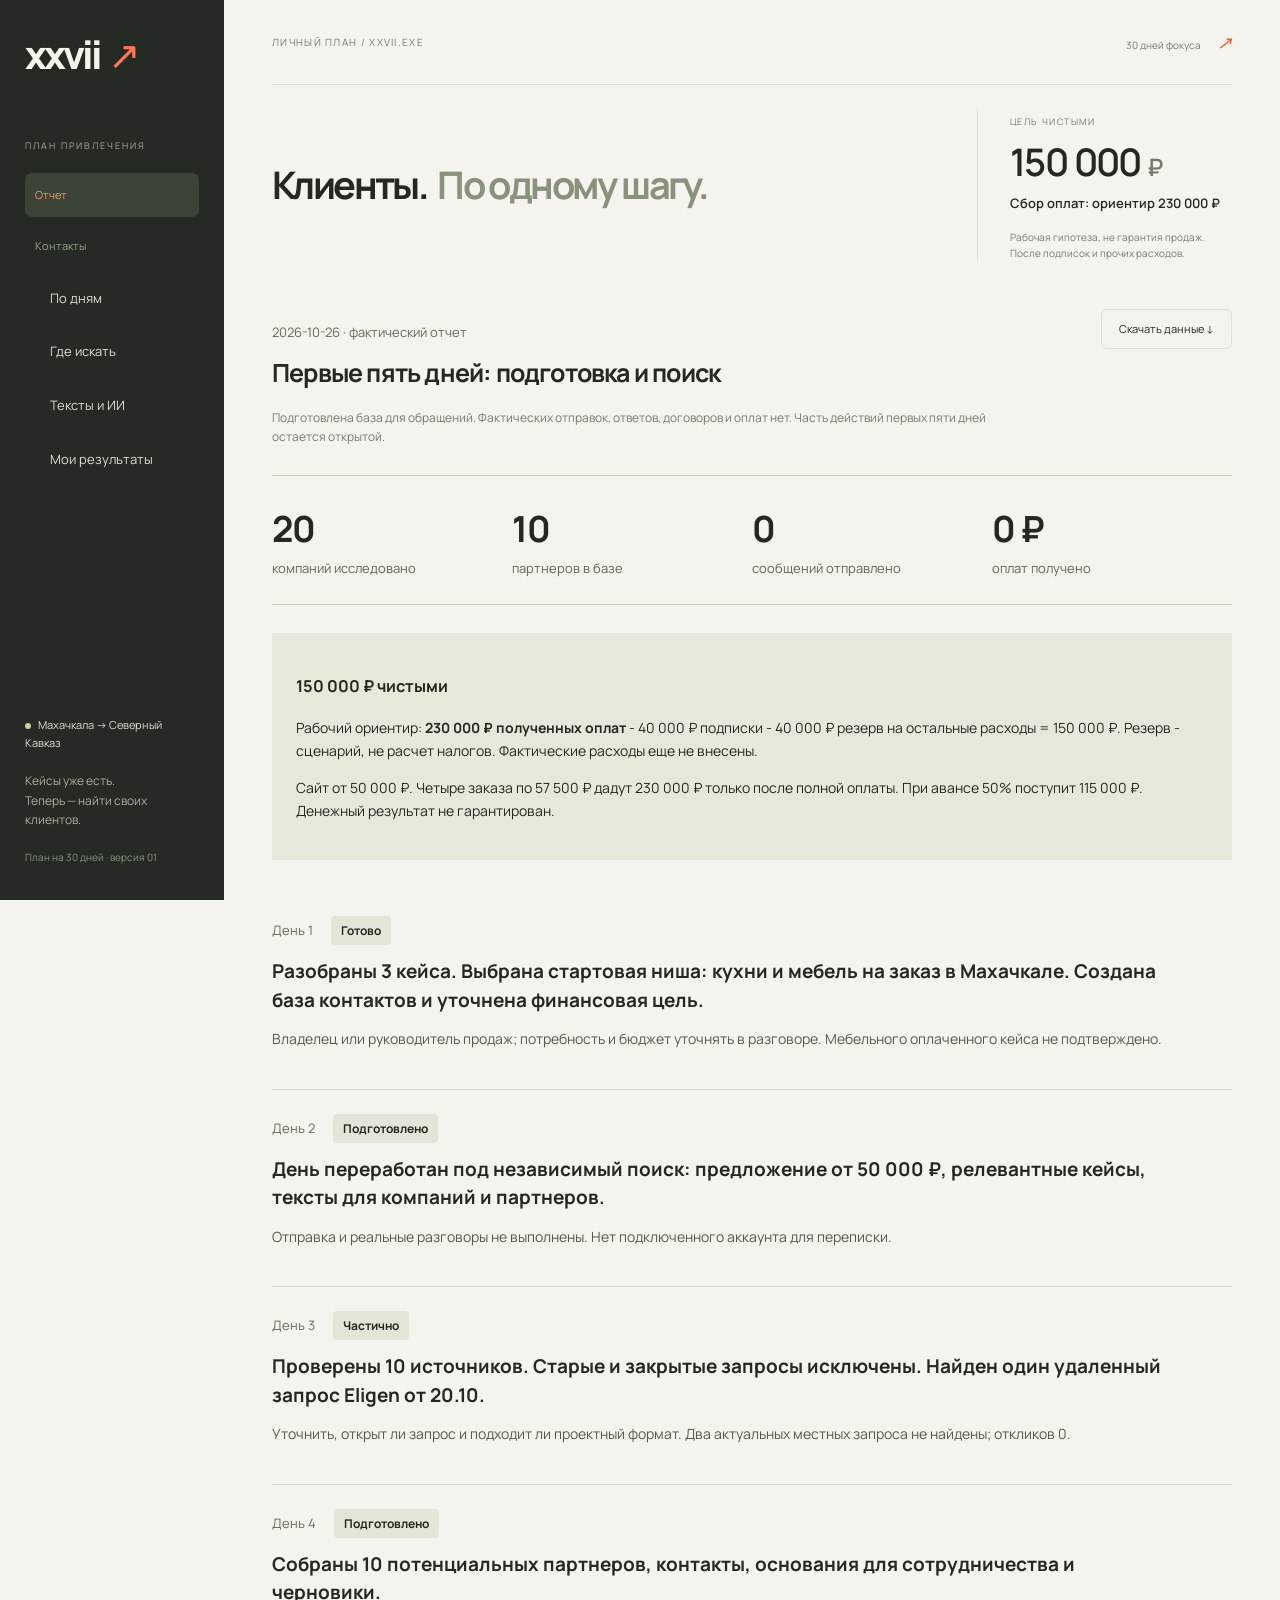
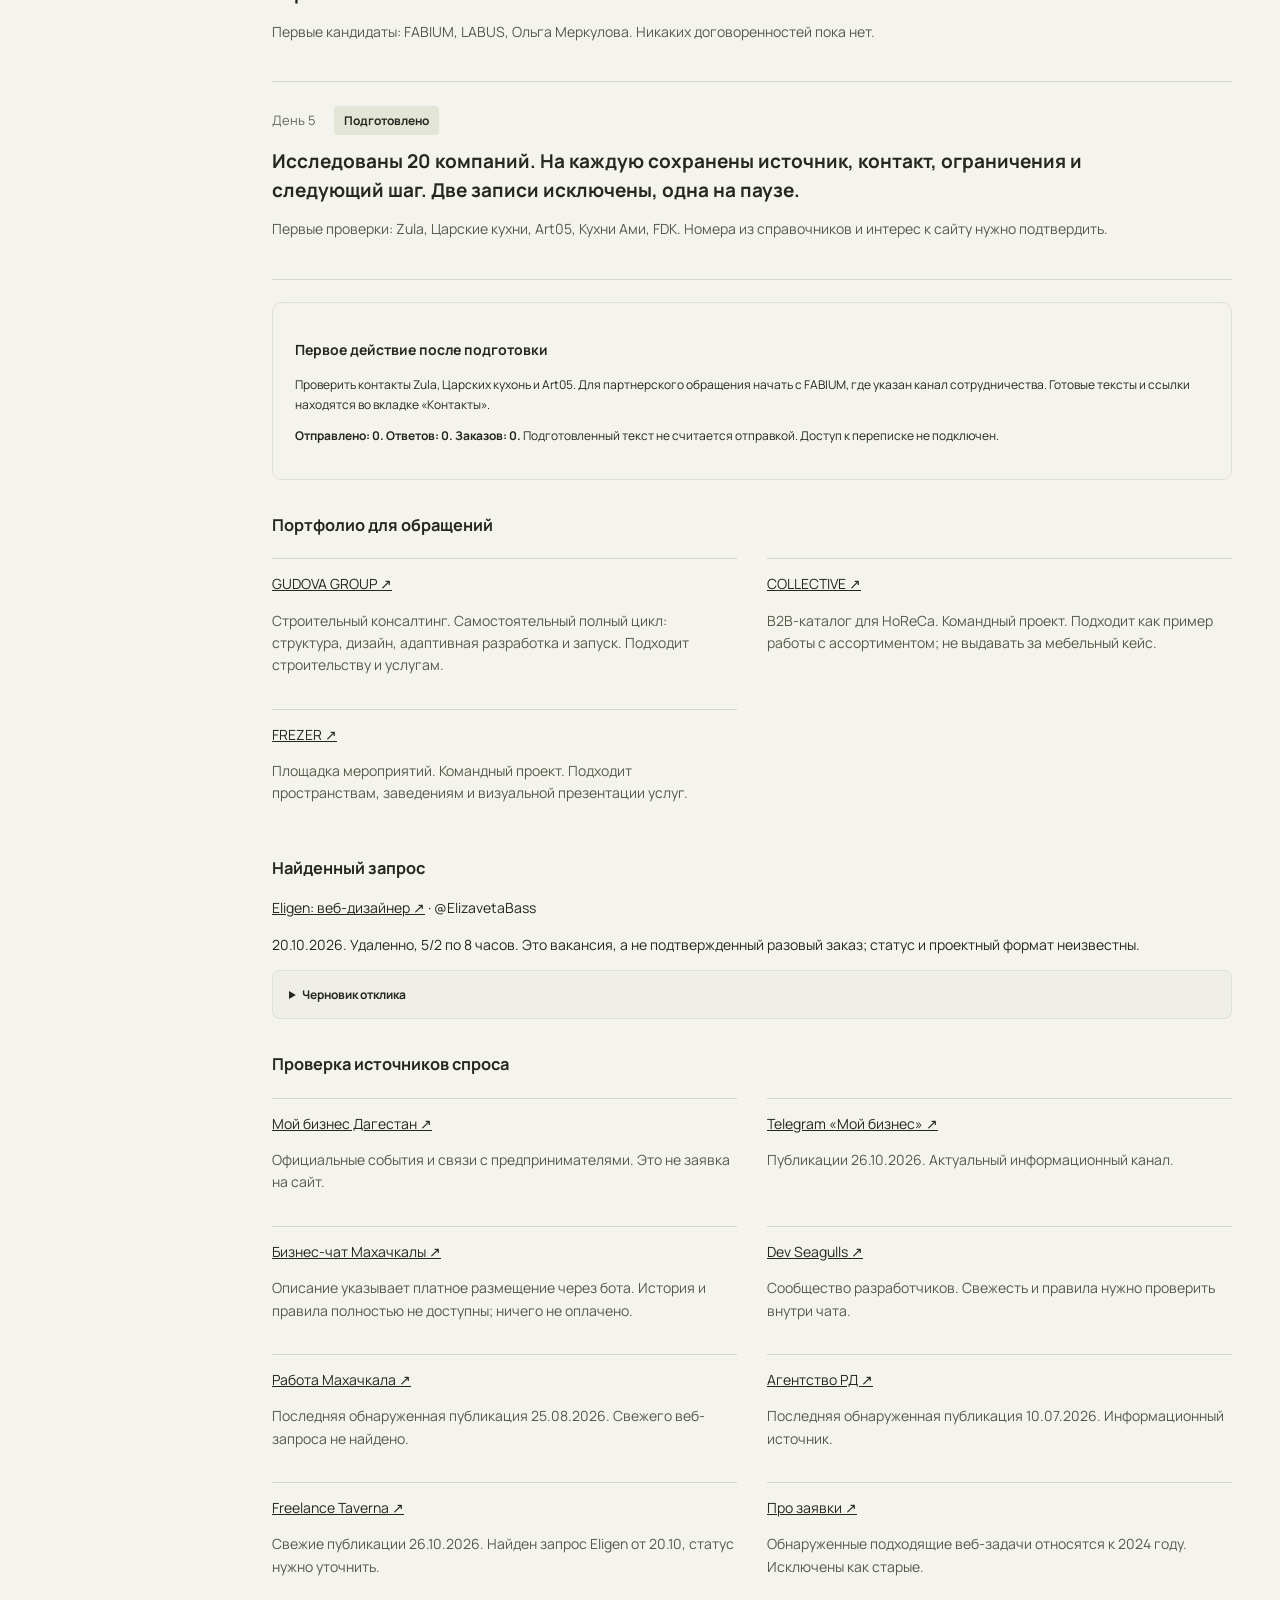
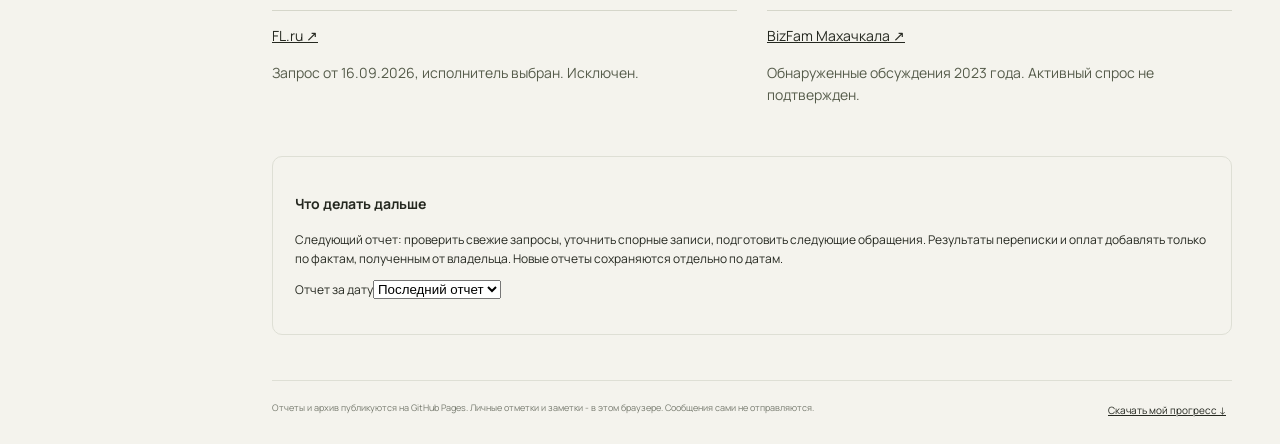
==== index.html @ 70f2aafd "Move XXVII dashboard and daily report archive to GitHub Pages" ====
<!doctype html>
<html lang="ru"><head><meta charset="UTF-8"><meta name="viewport" content="width=device-width,initial-scale=1"><meta name="description" content="30 дней поиска клиентов для веб-разработчика в Махачкале и на Северном Кавказе"><title>XXVII — Клиенты за 30 дней</title><link rel="stylesheet" href="style.css"></head>
<body><aside class="sidebar"><a class="logo" href="#plan">xxvii<span>↗</span></a><div class="side-label">ПЛАН ПРИВЛЕЧЕНИЯ</div><nav aria-label="Разделы"><button data-tab="report">Отчет</button><button data-tab="contacts">Контакты</button><button data-tab="plan" class="active"><span>По дням</span></button><button data-tab="channels"><span>Где искать</span></button><button data-tab="scripts"><span>Тексты и ИИ</span></button><button data-tab="results"><span>Мои результаты</span></button></nav><div class="side-bottom"><span class="dot"></span> Махачкала → Северный Кавказ<p>Кейсы уже есть.<br>Теперь — найти своих клиентов.</p><div class="small">План на 30 дней · версия 01</div></div></aside>
<main><header><span>ЛИЧНЫЙ ПЛАН / XXVII.EXE</span><span class="header-right">30 дней фокуса <i>↗</i></span></header><section class="hero"><div><div class="eyebrow">ОТ ЗНАКОМСТВА ДО ПЕРВОГО ЗАКАЗА</div><h1>Клиенты.<br><em>По одному шагу.</em></h1><p>Конкретные действия на каждый день: где искать,<br class="desktop"> с кем знакомиться и что поручить ИИ.</p></div><div class="goal"><span>ЦЕЛЬ ЧИСТЫМИ</span><strong>150 000 <small>₽</small></strong><p>Сбор оплат: ориентир 230 000 ₽</p><div>Рабочая гипотеза, не гарантия продаж.<br>После подписок и прочих расходов.</div></div></section><div class="progress-line"><span id="progressLabel">Выполнено 0 из 120 шагов</span><div class="track"><div id="progressBar"></div></div><span id="percent">0%</span></div><section id="view" aria-live="polite"></section><footer>Отчеты и архив публикуются на GitHub Pages. Личные отметки и заметки - в этом браузере. Сообщения сами не отправляются.<button id="export">Скачать мой прогресс ↓</button></footer></main><div id="toast" role="status"></div><script src="plan.js"></script><script src="channels.js"></script><script src="execution.js"></script><script src="app.js"></script></body></html>
---- style.css ----
@import url('https://fonts.googleapis.com/css2?family=Manrope:wght@400;500;600;700;800&display=swap');
:root{--bg:#f4f3ed;--ink:#252820;--muted:#777b6f;--line:#dedfd5;--orange:#f05a32;--cream:#ebeddf}*{box-sizing:border-box}body{margin:0;background:var(--bg);color:var(--ink);font:14px/1.6 Manrope,Arial,sans-serif}button,input,textarea{font:inherit}button,a,input,textarea{outline-offset:4px}button{cursor:pointer}button{color:inherit}a{color:inherit}.sidebar{position:fixed;inset:0 auto 0 0;width:224px;background:#252b24;color:#d9dfd1;padding:35px 25px;display:flex;flex-direction:column}.logo{font-size:39px;line-height:1;font-weight:800;text-decoration:none;letter-spacing:-3px;color:#f2f5e9}.logo span{color:#ff774f;margin-left:8px;font-weight:400}.side-label{font-size:9px;letter-spacing:2px;margin:65px 0 20px;color:#a5af9d}nav{display:grid;gap:7px}nav button{border:0;background:transparent;color:#94a08c;text-align:left;padding:13px 10px;font-size:11px;border-radius:7px}nav button span{font-size:13px;margin-left:15px;color:#d9dfd1}nav button.active{background:#3b4436;color:#ed9b76}nav button.active span{color:#fff}.side-bottom{margin-top:auto;font-size:11px}.side-bottom p{font-size:12px;color:#a8b09f;margin:20px 0}.dot{display:inline-block;width:6px;height:6px;background:#c5d199;border-radius:50%;margin-right:5px}.small{font-size:10px;color:#87937e}main{margin-left:224px;padding:0 48px;max-width:1680px}header{height:85px;border-bottom:1px solid var(--line);display:flex;justify-content:space-between;align-items:center;font-size:10px;letter-spacing:1.3px;color:var(--muted)}.header-right{letter-spacing:0}.header-right i{font-size:18px;color:var(--orange);margin-left:14px}.hero{display:flex;justify-content:space-between;gap:25px;padding:45px 0 35px;align-items:center}.eyebrow{font-size:9px;font-weight:800;letter-spacing:1.8px;color:var(--muted)}h1{font-size:clamp(34px,4vw,58px);line-height:1.08;letter-spacing:-2.6px;margin:19px 0}h1 em{font-style:normal;color:#8a927c}.hero p{color:var(--muted);font-size:13px}.goal{min-width:255px;border-left:1px solid var(--line);padding-left:32px}.goal>span{font-size:9px;letter-spacing:1.4px;color:var(--muted)}.goal strong{display:block;font-size:38px;font-weight:600;letter-spacing:-1.6px;white-space:nowrap}.goal small{font-size:24px;color:var(--muted)}.goal p{margin:1px 0 15px;font-weight:600;color:var(--ink)}.goal>div{font-size:10px;color:var(--muted)}.progress-line{display:flex;gap:18px;align-items:center;font-size:10px;border-top:1px solid var(--line);padding:18px 0 25px}.track{flex:1;height:3px;background:#dedfd5}.track div{height:100%;background:var(--orange);transition:width .3s}.planner{display:grid;grid-template-columns:215px minmax(0,1fr);gap:30px}.calendar{border:1px solid var(--line);padding:20px;align-self:start;border-radius:12px;background:#efefe6}.calendar h3{margin:0 0 5px;font-size:13px}.calendar p{font-size:10px;color:var(--muted);margin:0 0 20px}.week-label{font-size:9px;letter-spacing:1px;color:var(--muted);margin:17px 0 9px}.days{display:grid;grid-template-columns:repeat(7,1fr);gap:4px}.day{padding:5px 0;font-size:10px;border:0;background:transparent;border-radius:5px;position:relative}.day.selected{background:var(--ink);color:white}.day.done:not(.selected){background:#dce5cd}.day.partial:after{content:'';width:3px;height:3px;background:var(--orange);position:absolute;bottom:1px;left:45%}.calendar-note{border-top:1px solid var(--line);padding-top:16px;margin-top:20px;font-size:10px;color:var(--muted)}.day-head{display:flex;justify-content:space-between;gap:15px;align-items:start}.badge{display:inline-block;background:#e5e9d9;color:#5c684b;font-size:9px;letter-spacing:1px;border-radius:4px;padding:5px 9px;font-weight:700}.time{font-size:11px;color:var(--muted)}h2{font-size:25px;line-height:1.3;letter-spacing:-.8px;margin:14px 0 7px}.focus{color:var(--muted);font-size:12px;margin:0 0 22px}.tasks{display:grid;gap:10px}.task{display:flex;align-items:flex-start;gap:13px;padding:18px;background:#fffefa;border:1px solid var(--line);border-radius:9px;cursor:pointer}.task input{appearance:none;flex:0 0 19px;width:19px;height:19px;border:1px solid #c8cdbe;border-radius:5px;margin:3px 0;background:white;cursor:pointer}.task input:checked{background:var(--orange);border-color:var(--orange)}.task input:checked:after{content:'✓';display:block;color:white;text-align:center;font-size:13px;line-height:18px}.task.checked{opacity:.65;background:#efefe7}.task b{display:block;font-size:12px}.task p{margin:4px 0 0;font-size:11px;color:#72776a;line-height:1.7}.result{margin:17px 0;padding:15px 17px;border-left:3px solid #a6b58a;background:#eaeddf;font-size:11px}.result strong{display:block;font-size:9px;letter-spacing:1.2px;margin-bottom:4px}.details{border:1px solid var(--line);border-radius:8px;margin:10px 0;background:#efefe7}summary{padding:14px 16px;cursor:pointer;font-size:12px;font-weight:700}.detail-body{padding:0 16px 16px;white-space:pre-wrap;font-size:12px}.copy{display:block;margin-top:13px;border:1px solid #cbd0c0;border-radius:5px;background:transparent;padding:6px 12px;font-size:10px}.note-label{display:block;font-size:11px;font-weight:700;margin:20px 0 7px}textarea{width:100%;min-height:90px;resize:vertical;background:#fffefa;border:1px solid var(--line);padding:12px;border-radius:8px;font-size:12px}.day-bottom{display:flex;justify-content:space-between;gap:10px;margin-top:18px}.btn{border:1px solid var(--line);border-radius:6px;padding:10px 17px;background:transparent;font-size:11px}.btn.primary{background:var(--orange);color:white;border-color:var(--orange)}.btn:disabled{opacity:.35;cursor:default}.section-intro{max-width:730px;font-size:12px;color:var(--muted);margin-bottom:22px}.filters{display:flex;gap:8px;margin:20px 0;flex-wrap:wrap}.filter{border:1px solid var(--line);background:transparent;padding:7px 14px;border-radius:20px;font-size:11px}.filter.active{background:var(--ink);color:white;border-color:var(--ink)}.cards{display:grid;grid-template-columns:repeat(2,minmax(0,1fr));gap:15px}.card{border:1px solid var(--line);border-radius:10px;padding:22px;background:#fffefa}.card h3{font-size:17px;line-height:1.4;margin:13px 0}.card p{font-size:12px;color:#676f5f}.card p b{display:block;font-size:10px;color:var(--ink);margin-bottom:4px}.caution{font-size:10px!important;background:#f1f0e7;padding:10px;border-radius:5px}.script{white-space:pre-wrap;font-size:12px;line-height:1.8}.stats{display:grid;grid-template-columns:repeat(4,1fr);gap:15px}.stat{padding:20px;border:1px solid var(--line);border-radius:10px;background:#fffefa}.stat label{font-size:11px;display:block;min-height:35px}.stat input{width:100%;font-size:27px;background:transparent;border:0;border-bottom:1px solid var(--line);padding:10px 0;min-width:0}.guidance{margin-top:22px;border:1px solid var(--line);padding:22px;border-radius:10px;font-size:12px}.guidance li{margin:10px 0}.sources{margin-top:25px;font-size:11px}.sources a{margin-right:15px;display:inline-block;margin-bottom:8px}footer{margin:45px 0 25px;border-top:1px solid var(--line);padding-top:20px;color:var(--muted);font-size:9px;display:flex;justify-content:space-between;gap:15px}footer button{background:none;border:0;color:var(--ink);font-size:10px;text-decoration:underline}#toast{position:fixed;bottom:25px;left:50%;background:var(--ink);color:white;border-radius:7px;padding:10px 20px;font-size:12px;opacity:0;pointer-events:none;transition:opacity .2s}#toast.visible{opacity:1}@media(min-width:1500px){main{padding:0 70px}.planner{grid-template-columns:250px 1fr}}@media(max-width:1050px){.sidebar{width:185px;padding:30px 18px}main{margin-left:185px;padding:0 27px}.goal{min-width:210px;padding-left:20px}.goal strong{font-size:31px}.planner{grid-template-columns:170px 1fr;gap:20px}.calendar{padding:13px}.stats{grid-template-columns:repeat(2,1fr)}}@media(max-width:760px){.sidebar{position:static;width:100%;padding:18px 20px;display:block}.logo{font-size:30px}.side-label,.side-bottom{display:none}nav{display:flex;margin-top:19px;gap:4px;overflow-x:auto}nav button{white-space:nowrap;padding:9px 8px;font-size:9px}nav button span{margin-left:5px;font-size:11px}main{margin:0;padding:0 20px}header{height:58px;font-size:8px}.hero{padding:28px 0;align-items:start;flex-direction:column;gap:18px}h1{font-size:43px}.goal{border:0;padding:15px 18px;background:#e9ecdf;width:100%;border-radius:8px;display:grid;grid-template-columns:1fr 1fr;align-items:center}.goal strong{grid-row:1/3;grid-column:2;font-size:29px;text-align:right}.goal p{font-size:11px;margin:3px 0}.goal>div{grid-column:1/-1;margin-top:8px}.planner{grid-template-columns:1fr}.calendar{padding:16px}.calendar h3,.calendar>p,.calendar-note{display:none}.calendar-grid{display:flex;gap:16px;overflow-x:auto;padding-bottom:5px}.week{flex:0 0 185px}.week-label{margin:0 0 9px}.days{gap:3px}.day{font-size:12px;padding:5px 0}.cards{grid-template-columns:1fr}.progress-line{font-size:9px;gap:10px}.day-head h2{font-size:23px}.stats{gap:9px}.stat{padding:14px}footer{flex-direction:column}footer button{text-align:left;padding:0}.desktop{display:none}}
.report-heading{display:flex;justify-content:space-between;align-items:start;gap:24px}.report-heading h2{max-width:700px}.report-date{color:#666b5a;font-size:13px}.execution-counts{display:grid;grid-template-columns:repeat(4,1fr);border-top:1px solid #c9ccb9;border-bottom:1px solid #c9ccb9;margin:28px 0}.execution-counts>div{padding:24px 16px 24px 0}.execution-counts strong{display:block;font-size:36px;letter-spacing:-1.5px}.execution-counts span{font-size:13px;color:#626755}.money-line{background:#e6e9d9;padding:24px;margin-bottom:32px}.money-line p{max-width:900px;line-height:1.65}.day-reports article{padding:24px 0;border-bottom:1px solid #d5d6ca}.day-reports article>div{display:flex;gap:18px;align-items:center}.day-reports h3{font-size:19px;line-height:1.5;max-width:900px;margin:12px 0}.day-reports p,.case-list p,.source-list p{line-height:1.6;color:#555b4a}.status{font-size:12px;background:#e3e6d6;padding:5px 10px;border-radius:4px;white-space:nowrap}.case-list,.source-list{display:grid;grid-template-columns:repeat(2,minmax(0,1fr));gap:18px 30px;margin:20px 0 36px}.case-list article,.source-list article{border-top:1px solid #d5d6ca;padding-top:14px}.crm-tools{display:flex;align-items:end;gap:18px;margin:25px 0}.crm-tools label{display:grid;gap:7px;font-size:13px}.crm-tools input,.crm-tools select{font:inherit;padding:12px;background:#fff;border:1px solid #b7bca6;border-radius:4px}.contact{border-bottom:1px solid #c9ccb9}.contact>summary{cursor:pointer;display:flex;align-items:center;justify-content:space-between;gap:16px;padding:22px 0}.contact small{display:block;margin-top:7px;color:#626755;overflow-wrap:anywhere}.contact b{font-size:18px}.contact-body{padding:0 0 24px;max-width:850px;line-height:1.7}.contact-body .script{white-space:normal}.contact-body a{color:#465c30}a.btn{text-decoration:none;display:inline-block;white-space:nowrap}#view>h3{margin-top:32px} @media(max-width:700px){.execution-counts{grid-template-columns:1fr 1fr}.execution-counts strong{font-size:29px}.report-heading{display:block}.case-list,.source-list{grid-template-columns:1fr}.crm-tools{flex-wrap:wrap}.crm-tools label:first-child{width:100%}.contact>summary{align-items:start}.contact small{font-size:12px}.money-line{padding:18px}.report-heading .btn{margin:10px 0}.day-reports h3{font-size:17px}}
.execution-view .hero{padding-top:24px;padding-bottom:24px}.execution-view .hero h1{font-size:38px}.execution-view .hero h1 br{display:none}.execution-view .hero h1 em{margin-left:10px}.execution-view .hero .eyebrow,.execution-view .hero>div:first-child>p{display:none}.execution-view .progress-line{display:none}.execution-view #view{padding-top:24px}@media(max-width:700px){.execution-view .hero h1{font-size:28px}.execution-view .hero h1 em{display:block;margin-left:0}.execution-view .hero .goal{margin-top:18px}.execution-view .hero{gap:8px}}
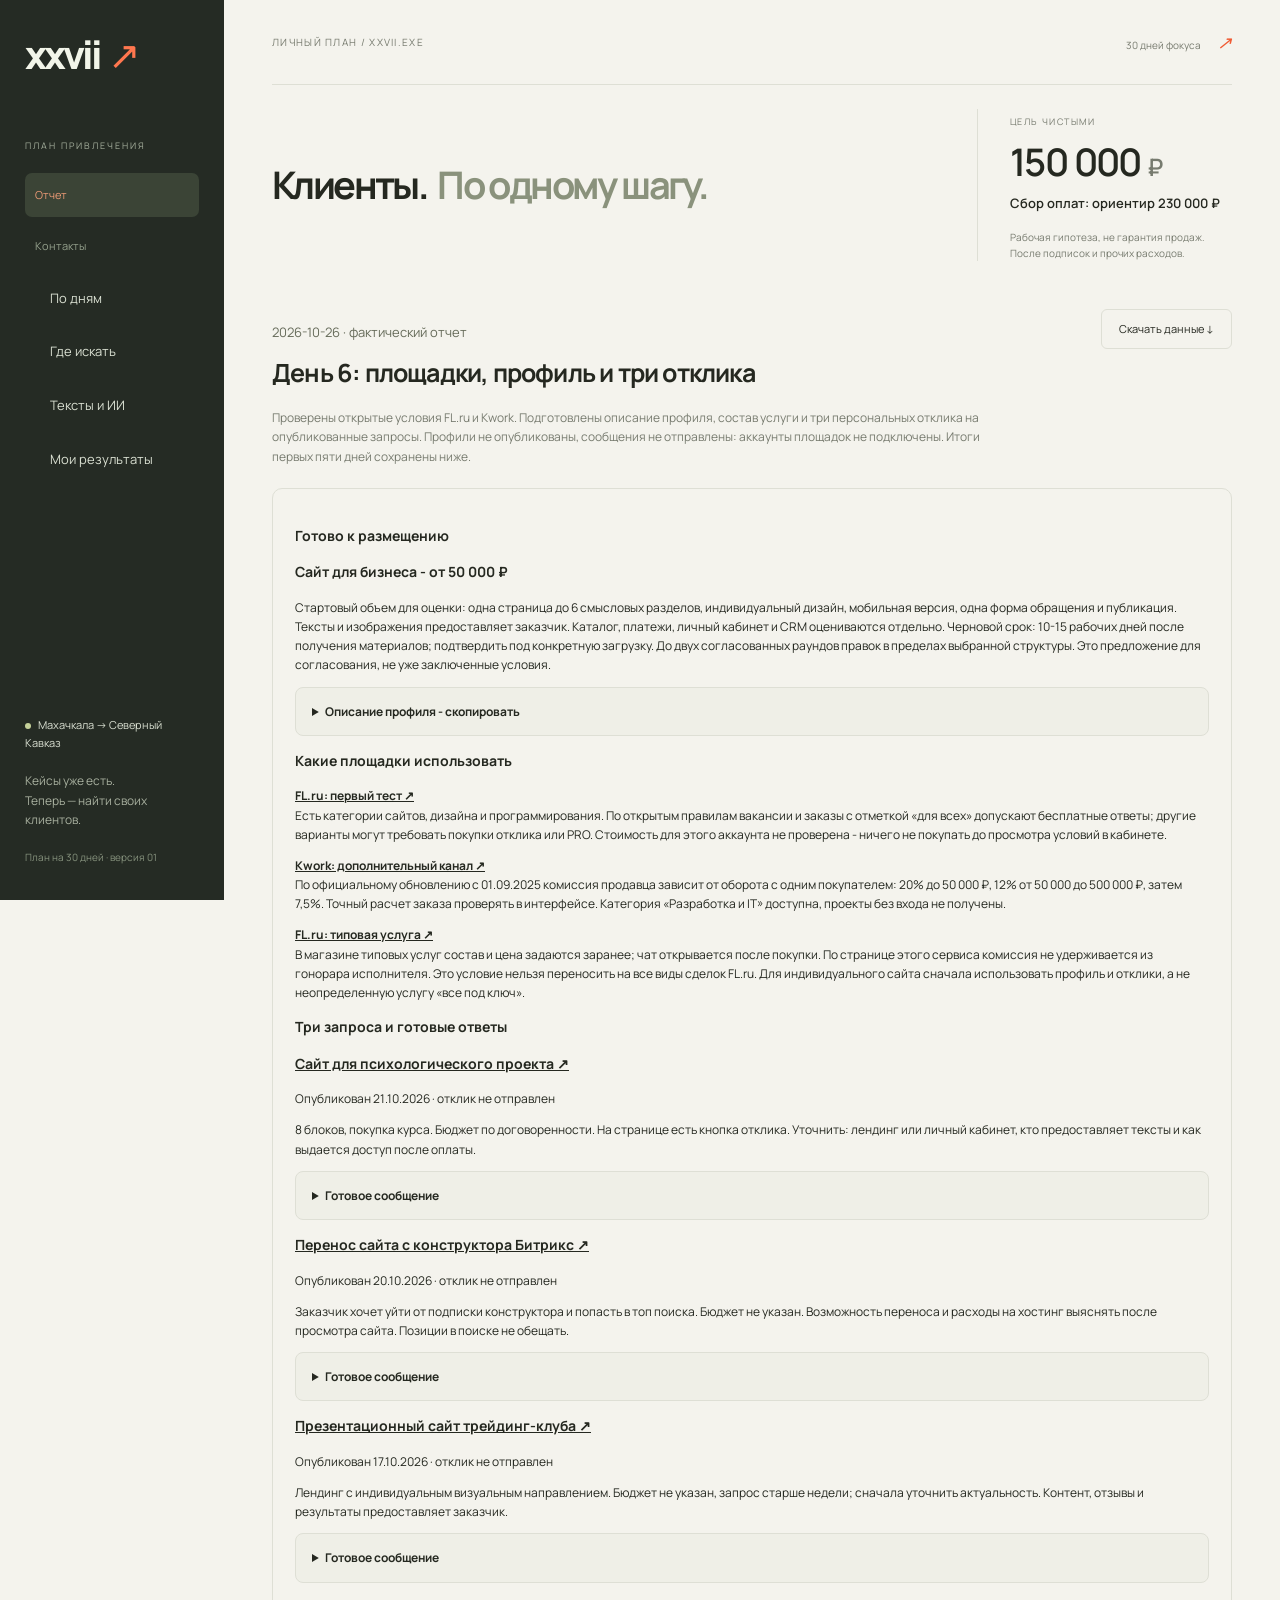
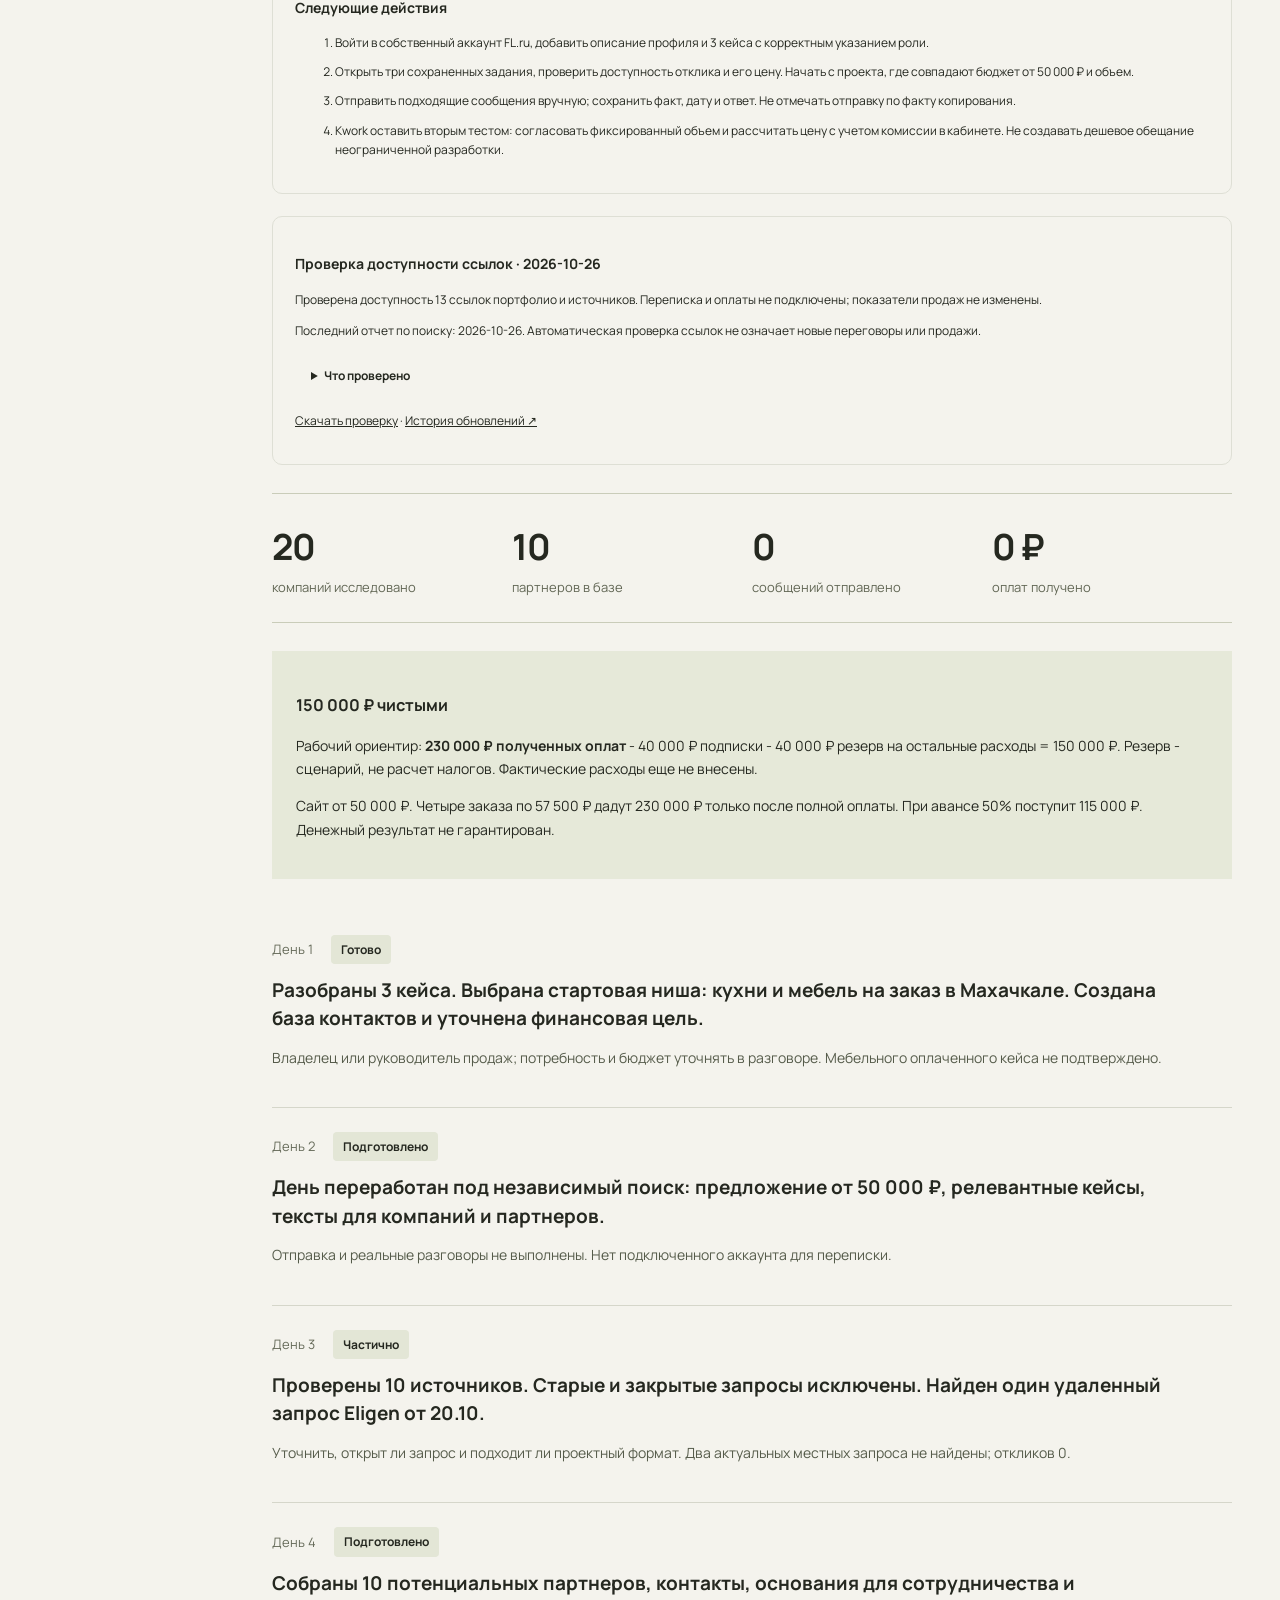
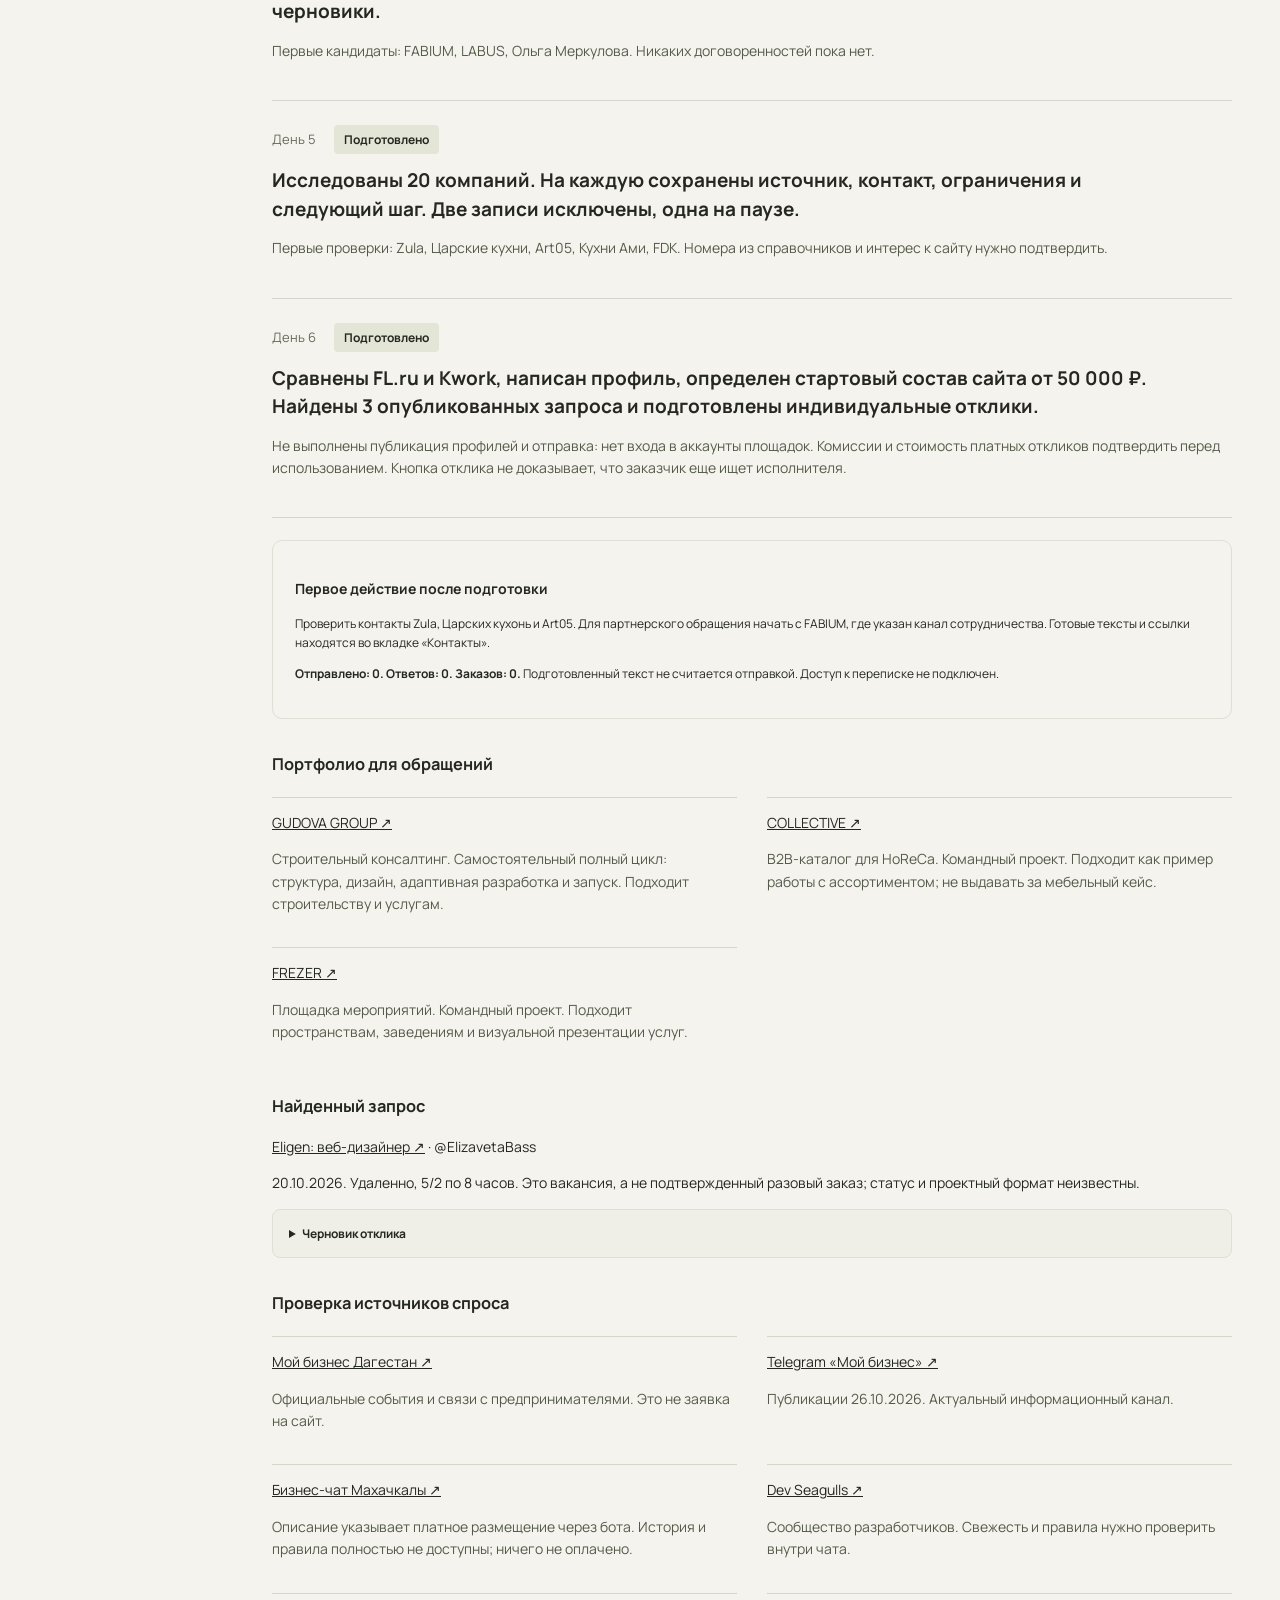
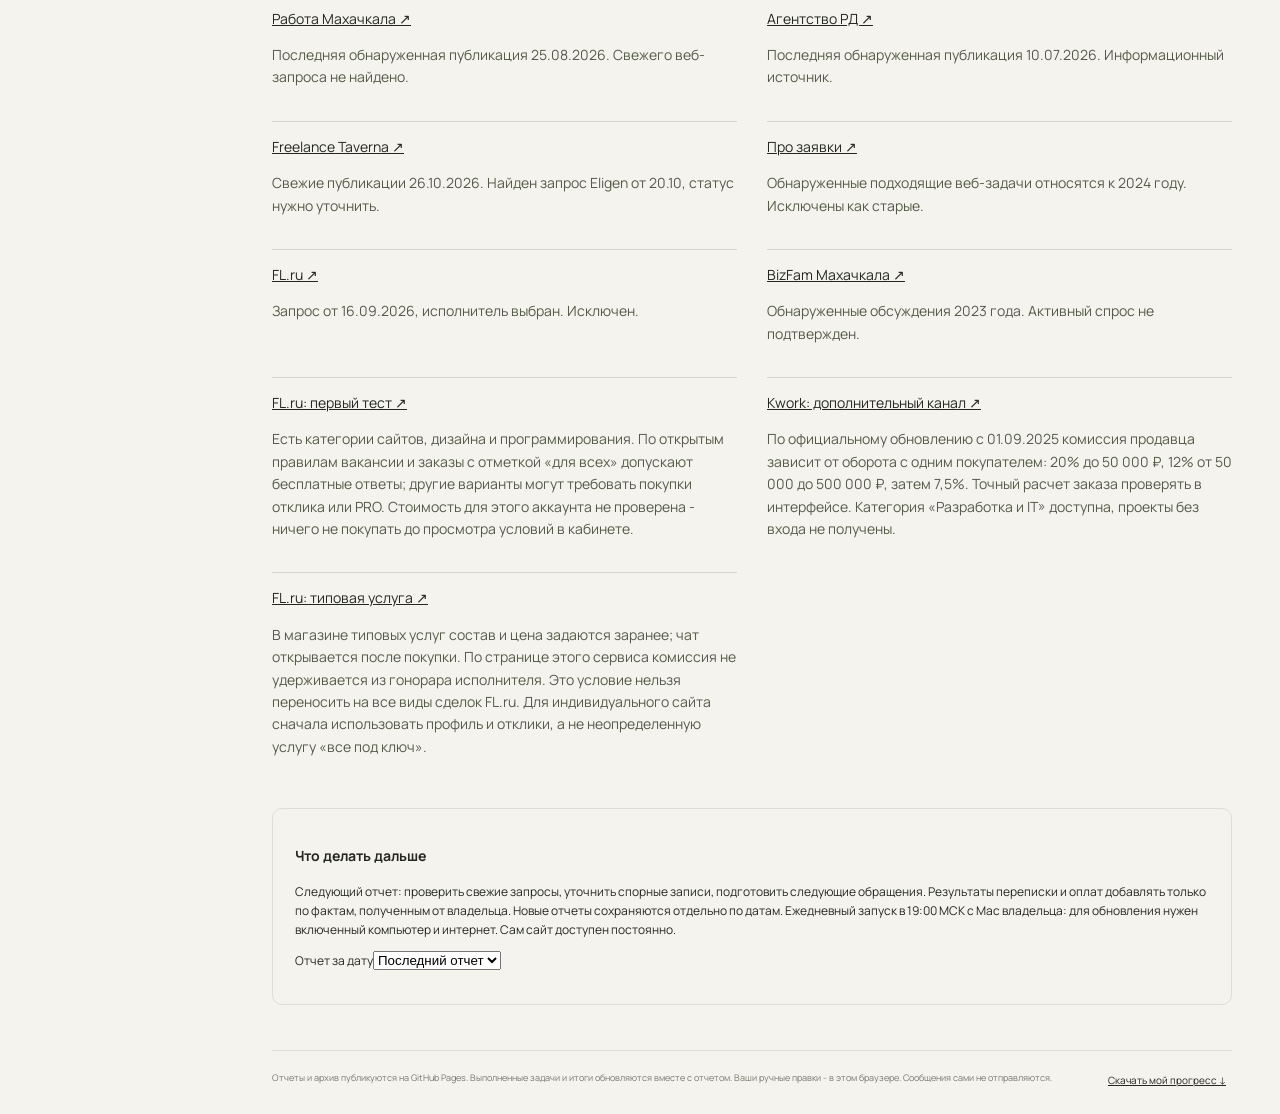
==== commit 2cdca91c: "Publish completed task checkmarks and daily notes alongside reports" ====
--- a/index.html
+++ b/index.html
@@ -1,4 +1,4 @@
 <!doctype html>
 <html lang="ru"><head><meta charset="UTF-8"><meta name="viewport" content="width=device-width,initial-scale=1"><meta name="description" content="30 дней поиска клиентов для веб-разработчика в Махачкале и на Северном Кавказе"><title>XXVII — Клиенты за 30 дней</title><link rel="stylesheet" href="style.css"></head>
 <body><aside class="sidebar"><a class="logo" href="#plan">xxvii<span>↗</span></a><div class="side-label">ПЛАН ПРИВЛЕЧЕНИЯ</div><nav aria-label="Разделы"><button data-tab="report">Отчет</button><button data-tab="contacts">Контакты</button><button data-tab="plan" class="active"><span>По дням</span></button><button data-tab="channels"><span>Где искать</span></button><button data-tab="scripts"><span>Тексты и ИИ</span></button><button data-tab="results"><span>Мои результаты</span></button></nav><div class="side-bottom"><span class="dot"></span> Махачкала → Северный Кавказ<p>Кейсы уже есть.<br>Теперь — найти своих клиентов.</p><div class="small">План на 30 дней · версия 01</div></div></aside>
-<main><header><span>ЛИЧНЫЙ ПЛАН / XXVII.EXE</span><span class="header-right">30 дней фокуса <i>↗</i></span></header><section class="hero"><div><div class="eyebrow">ОТ ЗНАКОМСТВА ДО ПЕРВОГО ЗАКАЗА</div><h1>Клиенты.<br><em>По одному шагу.</em></h1><p>Конкретные действия на каждый день: где искать,<br class="desktop"> с кем знакомиться и что поручить ИИ.</p></div><div class="goal"><span>ЦЕЛЬ ЧИСТЫМИ</span><strong>150 000 <small>₽</small></strong><p>Сбор оплат: ориентир 230 000 ₽</p><div>Рабочая гипотеза, не гарантия продаж.<br>После подписок и прочих расходов.</div></div></section><div class="progress-line"><span id="progressLabel">Выполнено 0 из 120 шагов</span><div class="track"><div id="progressBar"></div></div><span id="percent">0%</span></div><section id="view" aria-live="polite"></section><footer>Отчеты и архив публикуются на GitHub Pages. Личные отметки и заметки - в этом браузере. Сообщения сами не отправляются.<button id="export">Скачать мой прогресс ↓</button></footer></main><div id="toast" role="status"></div><script src="plan.js"></script><script src="channels.js"></script><script src="execution.js"></script><script src="app.js"></script></body></html>
+<main><header><span>ЛИЧНЫЙ ПЛАН / XXVII.EXE</span><span class="header-right">30 дней фокуса <i>↗</i></span></header><section class="hero"><div><div class="eyebrow">ОТ ЗНАКОМСТВА ДО ПЕРВОГО ЗАКАЗА</div><h1>Клиенты.<br><em>По одному шагу.</em></h1><p>Конкретные действия на каждый день: где искать,<br class="desktop"> с кем знакомиться и что поручить ИИ.</p></div><div class="goal"><span>ЦЕЛЬ ЧИСТЫМИ</span><strong>150 000 <small>₽</small></strong><p>Сбор оплат: ориентир 230 000 ₽</p><div>Рабочая гипотеза, не гарантия продаж.<br>После подписок и прочих расходов.</div></div></section><div class="progress-line"><span id="progressLabel">Выполнено 0 из 120 шагов</span><div class="track"><div id="progressBar"></div></div><span id="percent">0%</span></div><section id="view" aria-live="polite"></section><footer>Отчеты и архив публикуются на GitHub Pages. Выполненные задачи и итоги обновляются вместе с отчетом. Ваши ручные правки - в этом браузере. Сообщения сами не отправляются.<button id="export">Скачать мой прогресс ↓</button></footer></main><div id="toast" role="status"></div><script src="plan.js"></script><script src="channels.js"></script><script src="execution.js"></script><script src="app.js"></script></body></html>
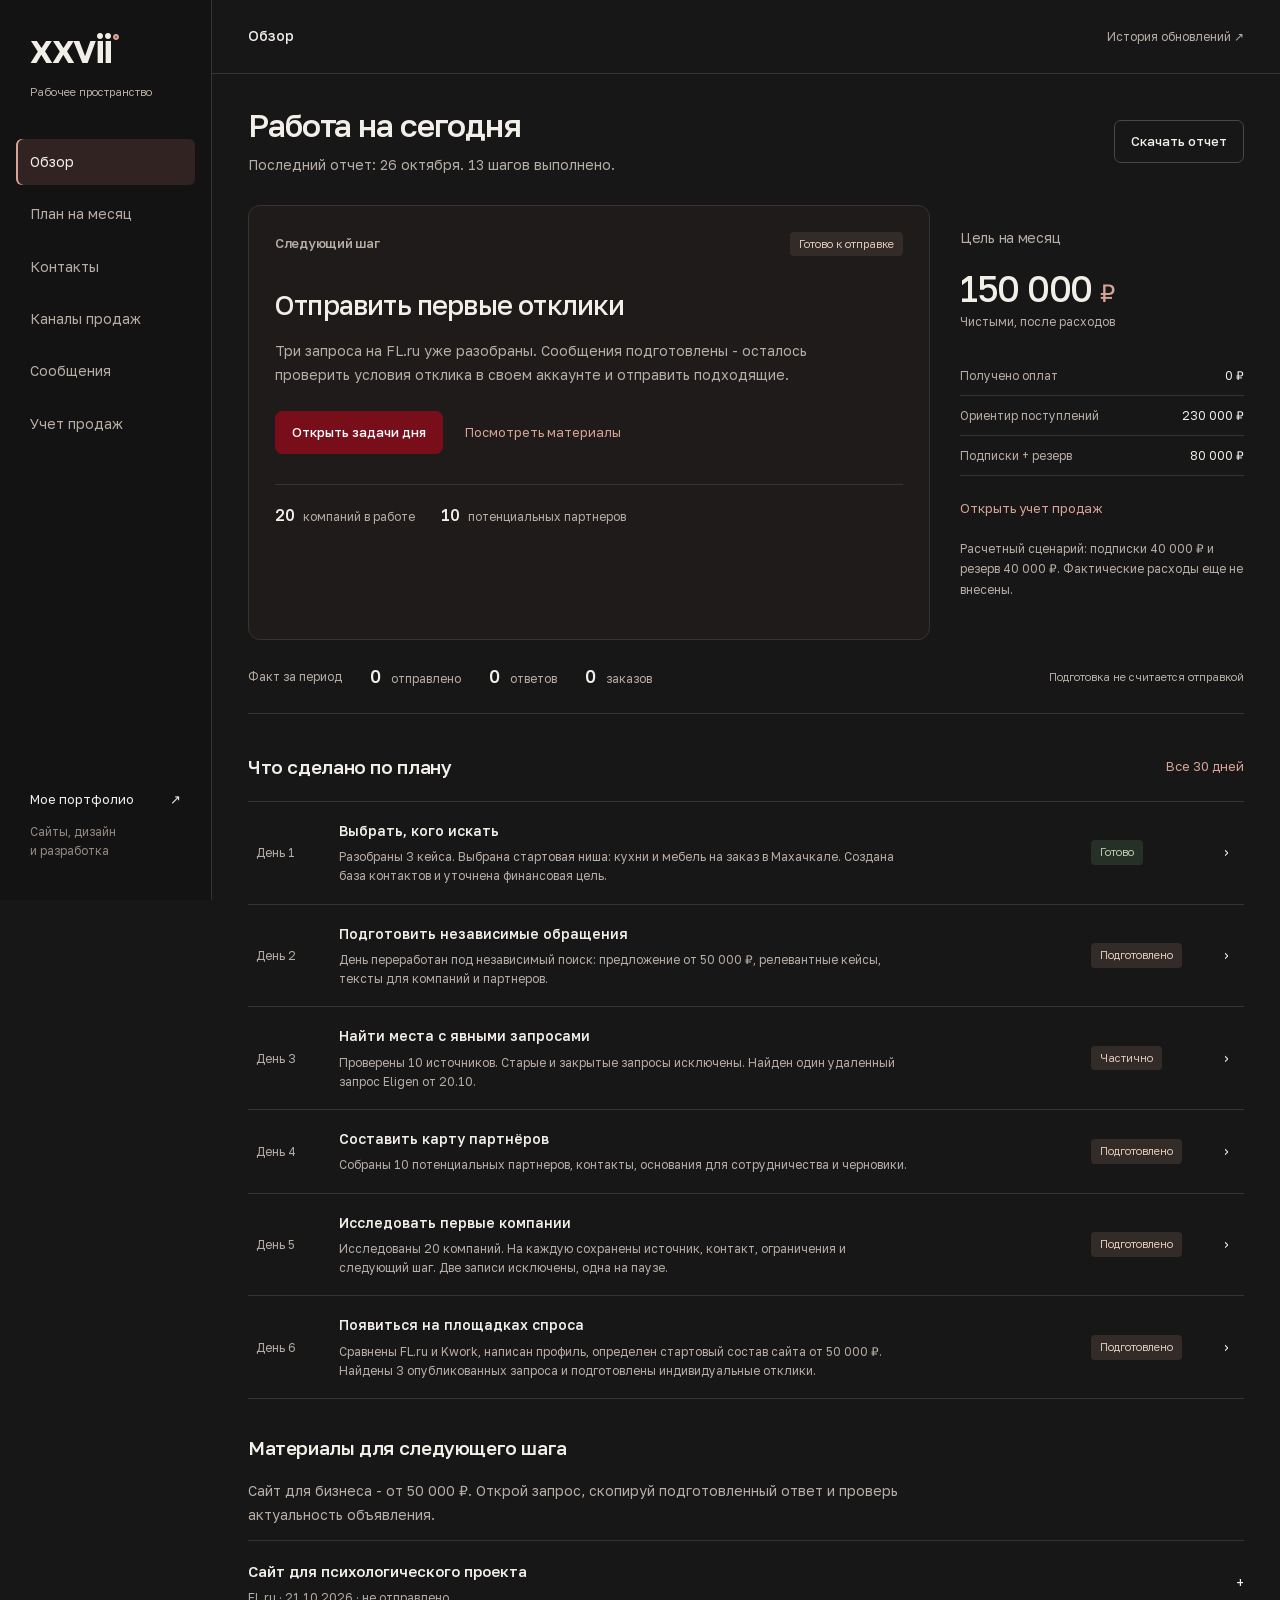
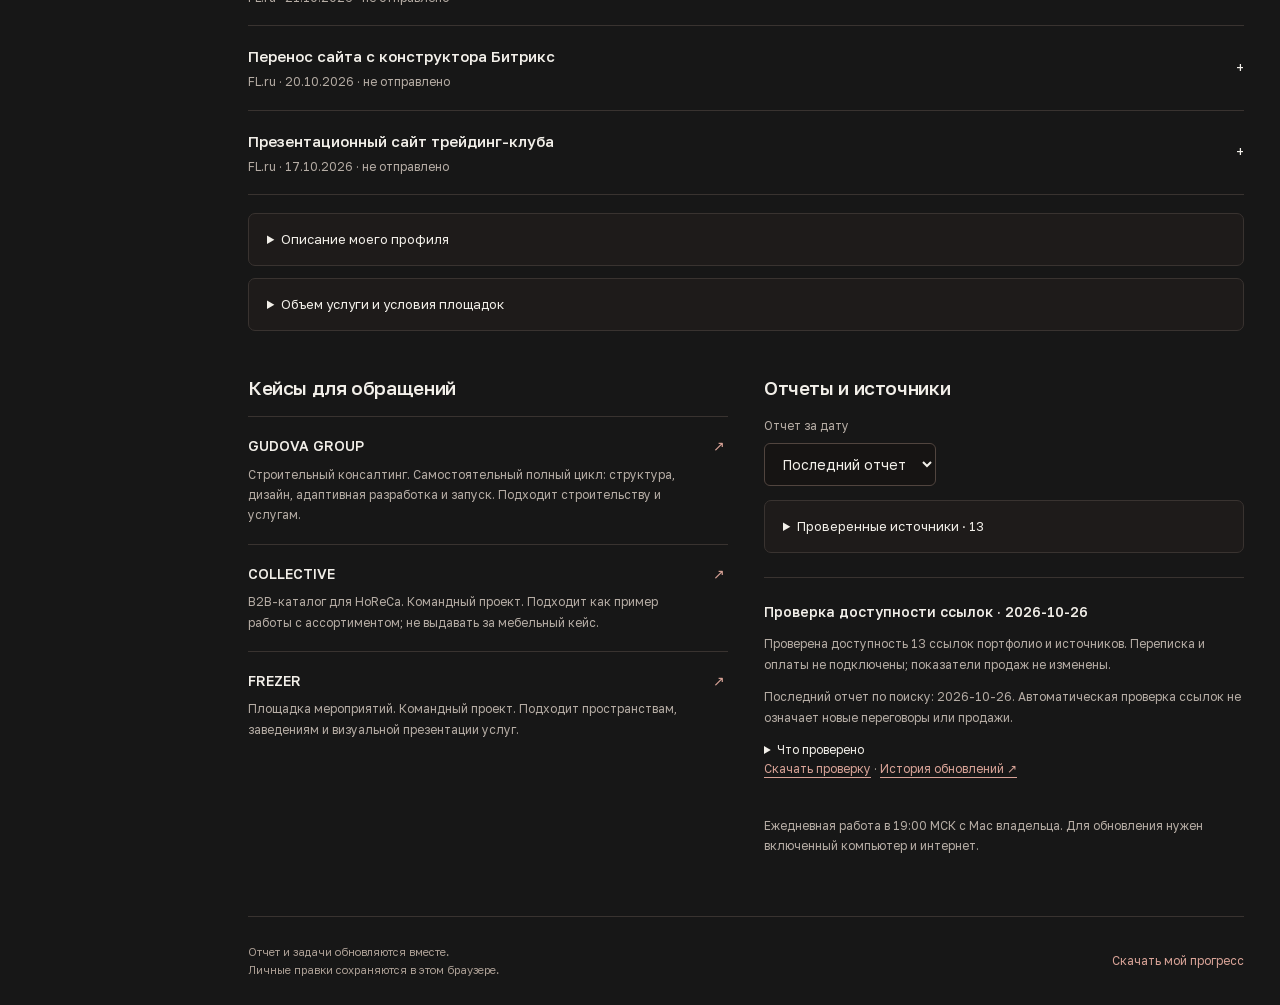
==== commit 3c426dbd: "Redesign workspace with XXVII brand and focused daily workflows" ====
--- a/index.html
+++ b/index.html
@@ -1,4 +1,4 @@
 <!doctype html>
-<html lang="ru"><head><meta charset="UTF-8"><meta name="viewport" content="width=device-width,initial-scale=1"><meta name="description" content="30 дней поиска клиентов для веб-разработчика в Махачкале и на Северном Кавказе"><title>XXVII — Клиенты за 30 дней</title><link rel="stylesheet" href="style.css"></head>
-<body><aside class="sidebar"><a class="logo" href="#plan">xxvii<span>↗</span></a><div class="side-label">ПЛАН ПРИВЛЕЧЕНИЯ</div><nav aria-label="Разделы"><button data-tab="report">Отчет</button><button data-tab="contacts">Контакты</button><button data-tab="plan" class="active"><span>По дням</span></button><button data-tab="channels"><span>Где искать</span></button><button data-tab="scripts"><span>Тексты и ИИ</span></button><button data-tab="results"><span>Мои результаты</span></button></nav><div class="side-bottom"><span class="dot"></span> Махачкала → Северный Кавказ<p>Кейсы уже есть.<br>Теперь — найти своих клиентов.</p><div class="small">План на 30 дней · версия 01</div></div></aside>
-<main><header><span>ЛИЧНЫЙ ПЛАН / XXVII.EXE</span><span class="header-right">30 дней фокуса <i>↗</i></span></header><section class="hero"><div><div class="eyebrow">ОТ ЗНАКОМСТВА ДО ПЕРВОГО ЗАКАЗА</div><h1>Клиенты.<br><em>По одному шагу.</em></h1><p>Конкретные действия на каждый день: где искать,<br class="desktop"> с кем знакомиться и что поручить ИИ.</p></div><div class="goal"><span>ЦЕЛЬ ЧИСТЫМИ</span><strong>150 000 <small>₽</small></strong><p>Сбор оплат: ориентир 230 000 ₽</p><div>Рабочая гипотеза, не гарантия продаж.<br>После подписок и прочих расходов.</div></div></section><div class="progress-line"><span id="progressLabel">Выполнено 0 из 120 шагов</span><div class="track"><div id="progressBar"></div></div><span id="percent">0%</span></div><section id="view" aria-live="polite"></section><footer>Отчеты и архив публикуются на GitHub Pages. Выполненные задачи и итоги обновляются вместе с отчетом. Ваши ручные правки - в этом браузере. Сообщения сами не отправляются.<button id="export">Скачать мой прогресс ↓</button></footer></main><div id="toast" role="status"></div><script src="plan.js"></script><script src="channels.js"></script><script src="execution.js"></script><script src="app.js"></script></body></html>
+<html lang="ru"><head><meta charset="UTF-8"><meta name="viewport" content="width=device-width,initial-scale=1"><meta name="theme-color" content="#171717"><title>XXVII - Рабочее пространство</title><meta name="description" content="План работы XXVII: задачи, контакты и отчеты"><link rel="icon" href="assets/favicon.svg"><link rel="preload" href="assets/golos-cyrillic.woff2" as="font" type="font/woff2" crossorigin><link rel="stylesheet" href="style.css"></head>
+<body><a class="skip-link" href="#view">К содержимому</a><aside class="sidebar"><a class="logo" href="#report" aria-label="XXVII - обзор">xxvii<sup>°</sup></a><div class="workspace-name">Рабочее пространство</div><nav aria-label="Разделы"><button data-tab="report"><span>Обзор</span></button><button data-tab="plan"><span>План на месяц</span></button><button data-tab="contacts"><span>Контакты</span></button><button data-tab="channels"><span>Каналы продаж</span></button><button data-tab="scripts"><span>Сообщения</span></button><button data-tab="results"><span>Учет продаж</span></button></nav><div class="side-bottom"><a href="https://xxvii.ru" target="_blank" rel="noopener">Мое портфолио <span aria-hidden="true">↗</span></a><p>Сайты, дизайн<br>и разработка</p></div></aside>
+<main><header class="topbar"><span id="workspaceTitle">Обзор</span><a href="https://github.com/jonessssenator-art/xxvii-client-plan" target="_blank" rel="noopener">История обновлений ↗</a></header><div class="workspace-body"><div class="progress-line"><span id="progressLabel">Загрузка прогресса</span><div class="track"><div id="progressBar"></div></div><span id="percent">0%</span></div><section id="view" aria-live="polite"></section><footer><span>Отчет и задачи обновляются вместе.<br>Личные правки сохраняются в этом браузере.</span><button id="export">Скачать мой прогресс</button></footer></div></main><div id="toast" role="status"></div><script src="plan.js"></script><script src="channels.js"></script><script src="execution.js"></script><script src="studio.js"></script><script src="app.js"></script></body></html>
--- a/style.css
+++ b/style.css
@@ -1,4 +1,6 @@
-@import url('https://fonts.googleapis.com/css2?family=Manrope:wght@400;500;600;700;800&display=swap');
-:root{--bg:#f4f3ed;--ink:#252820;--muted:#777b6f;--line:#dedfd5;--orange:#f05a32;--cream:#ebeddf}*{box-sizing:border-box}body{margin:0;background:var(--bg);color:var(--ink);font:14px/1.6 Manrope,Arial,sans-serif}button,input,textarea{font:inherit}button,a,input,textarea{outline-offset:4px}button{cursor:pointer}button{color:inherit}a{color:inherit}.sidebar{position:fixed;inset:0 auto 0 0;width:224px;background:#252b24;color:#d9dfd1;padding:35px 25px;display:flex;flex-direction:column}.logo{font-size:39px;line-height:1;font-weight:800;text-decoration:none;letter-spacing:-3px;color:#f2f5e9}.logo span{color:#ff774f;margin-left:8px;font-weight:400}.side-label{font-size:9px;letter-spacing:2px;margin:65px 0 20px;color:#a5af9d}nav{display:grid;gap:7px}nav button{border:0;background:transparent;color:#94a08c;text-align:left;padding:13px 10px;font-size:11px;border-radius:7px}nav button span{font-size:13px;margin-left:15px;color:#d9dfd1}nav button.active{background:#3b4436;color:#ed9b76}nav button.active span{color:#fff}.side-bottom{margin-top:auto;font-size:11px}.side-bottom p{font-size:12px;color:#a8b09f;margin:20px 0}.dot{display:inline-block;width:6px;height:6px;background:#c5d199;border-radius:50%;margin-right:5px}.small{font-size:10px;color:#87937e}main{margin-left:224px;padding:0 48px;max-width:1680px}header{height:85px;border-bottom:1px solid var(--line);display:flex;justify-content:space-between;align-items:center;font-size:10px;letter-spacing:1.3px;color:var(--muted)}.header-right{letter-spacing:0}.header-right i{font-size:18px;color:var(--orange);margin-left:14px}.hero{display:flex;justify-content:space-between;gap:25px;padding:45px 0 35px;align-items:center}.eyebrow{font-size:9px;font-weight:800;letter-spacing:1.8px;color:var(--muted)}h1{font-size:clamp(34px,4vw,58px);line-height:1.08;letter-spacing:-2.6px;margin:19px 0}h1 em{font-style:normal;color:#8a927c}.hero p{color:var(--muted);font-size:13px}.goal{min-width:255px;border-left:1px solid var(--line);padding-left:32px}.goal>span{font-size:9px;letter-spacing:1.4px;color:var(--muted)}.goal strong{display:block;font-size:38px;font-weight:600;letter-spacing:-1.6px;white-space:nowrap}.goal small{font-size:24px;color:var(--muted)}.goal p{margin:1px 0 15px;font-weight:600;color:var(--ink)}.goal>div{font-size:10px;color:var(--muted)}.progress-line{display:flex;gap:18px;align-items:center;font-size:10px;border-top:1px solid var(--line);padding:18px 0 25px}.track{flex:1;height:3px;background:#dedfd5}.track div{height:100%;background:var(--orange);transition:width .3s}.planner{display:grid;grid-template-columns:215px minmax(0,1fr);gap:30px}.calendar{border:1px solid var(--line);padding:20px;align-self:start;border-radius:12px;background:#efefe6}.calendar h3{margin:0 0 5px;font-size:13px}.calendar p{font-size:10px;color:var(--muted);margin:0 0 20px}.week-label{font-size:9px;letter-spacing:1px;color:var(--muted);margin:17px 0 9px}.days{display:grid;grid-template-columns:repeat(7,1fr);gap:4px}.day{padding:5px 0;font-size:10px;border:0;background:transparent;border-radius:5px;position:relative}.day.selected{background:var(--ink);color:white}.day.done:not(.selected){background:#dce5cd}.day.partial:after{content:'';width:3px;height:3px;background:var(--orange);position:absolute;bottom:1px;left:45%}.calendar-note{border-top:1px solid var(--line);padding-top:16px;margin-top:20px;font-size:10px;color:var(--muted)}.day-head{display:flex;justify-content:space-between;gap:15px;align-items:start}.badge{display:inline-block;background:#e5e9d9;color:#5c684b;font-size:9px;letter-spacing:1px;border-radius:4px;padding:5px 9px;font-weight:700}.time{font-size:11px;color:var(--muted)}h2{font-size:25px;line-height:1.3;letter-spacing:-.8px;margin:14px 0 7px}.focus{color:var(--muted);font-size:12px;margin:0 0 22px}.tasks{display:grid;gap:10px}.task{display:flex;align-items:flex-start;gap:13px;padding:18px;background:#fffefa;border:1px solid var(--line);border-radius:9px;cursor:pointer}.task input{appearance:none;flex:0 0 19px;width:19px;height:19px;border:1px solid #c8cdbe;border-radius:5px;margin:3px 0;background:white;cursor:pointer}.task input:checked{background:var(--orange);border-color:var(--orange)}.task input:checked:after{content:'✓';display:block;color:white;text-align:center;font-size:13px;line-height:18px}.task.checked{opacity:.65;background:#efefe7}.task b{display:block;font-size:12px}.task p{margin:4px 0 0;font-size:11px;color:#72776a;line-height:1.7}.result{margin:17px 0;padding:15px 17px;border-left:3px solid #a6b58a;background:#eaeddf;font-size:11px}.result strong{display:block;font-size:9px;letter-spacing:1.2px;margin-bottom:4px}.details{border:1px solid var(--line);border-radius:8px;margin:10px 0;background:#efefe7}summary{padding:14px 16px;cursor:pointer;font-size:12px;font-weight:700}.detail-body{padding:0 16px 16px;white-space:pre-wrap;font-size:12px}.copy{display:block;margin-top:13px;border:1px solid #cbd0c0;border-radius:5px;background:transparent;padding:6px 12px;font-size:10px}.note-label{display:block;font-size:11px;font-weight:700;margin:20px 0 7px}textarea{width:100%;min-height:90px;resize:vertical;background:#fffefa;border:1px solid var(--line);padding:12px;border-radius:8px;font-size:12px}.day-bottom{display:flex;justify-content:space-between;gap:10px;margin-top:18px}.btn{border:1px solid var(--line);border-radius:6px;padding:10px 17px;background:transparent;font-size:11px}.btn.primary{background:var(--orange);color:white;border-color:var(--orange)}.btn:disabled{opacity:.35;cursor:default}.section-intro{max-width:730px;font-size:12px;color:var(--muted);margin-bottom:22px}.filters{display:flex;gap:8px;margin:20px 0;flex-wrap:wrap}.filter{border:1px solid var(--line);background:transparent;padding:7px 14px;border-radius:20px;font-size:11px}.filter.active{background:var(--ink);color:white;border-color:var(--ink)}.cards{display:grid;grid-template-columns:repeat(2,minmax(0,1fr));gap:15px}.card{border:1px solid var(--line);border-radius:10px;padding:22px;background:#fffefa}.card h3{font-size:17px;line-height:1.4;margin:13px 0}.card p{font-size:12px;color:#676f5f}.card p b{display:block;font-size:10px;color:var(--ink);margin-bottom:4px}.caution{font-size:10px!important;background:#f1f0e7;padding:10px;border-radius:5px}.script{white-space:pre-wrap;font-size:12px;line-height:1.8}.stats{display:grid;grid-template-columns:repeat(4,1fr);gap:15px}.stat{padding:20px;border:1px solid var(--line);border-radius:10px;background:#fffefa}.stat label{font-size:11px;display:block;min-height:35px}.stat input{width:100%;font-size:27px;background:transparent;border:0;border-bottom:1px solid var(--line);padding:10px 0;min-width:0}.guidance{margin-top:22px;border:1px solid var(--line);padding:22px;border-radius:10px;font-size:12px}.guidance li{margin:10px 0}.sources{margin-top:25px;font-size:11px}.sources a{margin-right:15px;display:inline-block;margin-bottom:8px}footer{margin:45px 0 25px;border-top:1px solid var(--line);padding-top:20px;color:var(--muted);font-size:9px;display:flex;justify-content:space-between;gap:15px}footer button{background:none;border:0;color:var(--ink);font-size:10px;text-decoration:underline}#toast{position:fixed;bottom:25px;left:50%;background:var(--ink);color:white;border-radius:7px;padding:10px 20px;font-size:12px;opacity:0;pointer-events:none;transition:opacity .2s}#toast.visible{opacity:1}@media(min-width:1500px){main{padding:0 70px}.planner{grid-template-columns:250px 1fr}}@media(max-width:1050px){.sidebar{width:185px;padding:30px 18px}main{margin-left:185px;padding:0 27px}.goal{min-width:210px;padding-left:20px}.goal strong{font-size:31px}.planner{grid-template-columns:170px 1fr;gap:20px}.calendar{padding:13px}.stats{grid-template-columns:repeat(2,1fr)}}@media(max-width:760px){.sidebar{position:static;width:100%;padding:18px 20px;display:block}.logo{font-size:30px}.side-label,.side-bottom{display:none}nav{display:flex;margin-top:19px;gap:4px;overflow-x:auto}nav button{white-space:nowrap;padding:9px 8px;font-size:9px}nav button span{margin-left:5px;font-size:11px}main{margin:0;padding:0 20px}header{height:58px;font-size:8px}.hero{padding:28px 0;align-items:start;flex-direction:column;gap:18px}h1{font-size:43px}.goal{border:0;padding:15px 18px;background:#e9ecdf;width:100%;border-radius:8px;display:grid;grid-template-columns:1fr 1fr;align-items:center}.goal strong{grid-row:1/3;grid-column:2;font-size:29px;text-align:right}.goal p{font-size:11px;margin:3px 0}.goal>div{grid-column:1/-1;margin-top:8px}.planner{grid-template-columns:1fr}.calendar{padding:16px}.calendar h3,.calendar>p,.calendar-note{display:none}.calendar-grid{display:flex;gap:16px;overflow-x:auto;padding-bottom:5px}.week{flex:0 0 185px}.week-label{margin:0 0 9px}.days{gap:3px}.day{font-size:12px;padding:5px 0}.cards{grid-template-columns:1fr}.progress-line{font-size:9px;gap:10px}.day-head h2{font-size:23px}.stats{gap:9px}.stat{padding:14px}footer{flex-direction:column}footer button{text-align:left;padding:0}.desktop{display:none}}
-.report-heading{display:flex;justify-content:space-between;align-items:start;gap:24px}.report-heading h2{max-width:700px}.report-date{color:#666b5a;font-size:13px}.execution-counts{display:grid;grid-template-columns:repeat(4,1fr);border-top:1px solid #c9ccb9;border-bottom:1px solid #c9ccb9;margin:28px 0}.execution-counts>div{padding:24px 16px 24px 0}.execution-counts strong{display:block;font-size:36px;letter-spacing:-1.5px}.execution-counts span{font-size:13px;color:#626755}.money-line{background:#e6e9d9;padding:24px;margin-bottom:32px}.money-line p{max-width:900px;line-height:1.65}.day-reports article{padding:24px 0;border-bottom:1px solid #d5d6ca}.day-reports article>div{display:flex;gap:18px;align-items:center}.day-reports h3{font-size:19px;line-height:1.5;max-width:900px;margin:12px 0}.day-reports p,.case-list p,.source-list p{line-height:1.6;color:#555b4a}.status{font-size:12px;background:#e3e6d6;padding:5px 10px;border-radius:4px;white-space:nowrap}.case-list,.source-list{display:grid;grid-template-columns:repeat(2,minmax(0,1fr));gap:18px 30px;margin:20px 0 36px}.case-list article,.source-list article{border-top:1px solid #d5d6ca;padding-top:14px}.crm-tools{display:flex;align-items:end;gap:18px;margin:25px 0}.crm-tools label{display:grid;gap:7px;font-size:13px}.crm-tools input,.crm-tools select{font:inherit;padding:12px;background:#fff;border:1px solid #b7bca6;border-radius:4px}.contact{border-bottom:1px solid #c9ccb9}.contact>summary{cursor:pointer;display:flex;align-items:center;justify-content:space-between;gap:16px;padding:22px 0}.contact small{display:block;margin-top:7px;color:#626755;overflow-wrap:anywhere}.contact b{font-size:18px}.contact-body{padding:0 0 24px;max-width:850px;line-height:1.7}.contact-body .script{white-space:normal}.contact-body a{color:#465c30}a.btn{text-decoration:none;display:inline-block;white-space:nowrap}#view>h3{margin-top:32px} @media(max-width:700px){.execution-counts{grid-template-columns:1fr 1fr}.execution-counts strong{font-size:29px}.report-heading{display:block}.case-list,.source-list{grid-template-columns:1fr}.crm-tools{flex-wrap:wrap}.crm-tools label:first-child{width:100%}.contact>summary{align-items:start}.contact small{font-size:12px}.money-line{padding:18px}.report-heading .btn{margin:10px 0}.day-reports h3{font-size:17px}}
-.execution-view .hero{padding-top:24px;padding-bottom:24px}.execution-view .hero h1{font-size:38px}.execution-view .hero h1 br{display:none}.execution-view .hero h1 em{margin-left:10px}.execution-view .hero .eyebrow,.execution-view .hero>div:first-child>p{display:none}.execution-view .progress-line{display:none}.execution-view #view{padding-top:24px}@media(max-width:700px){.execution-view .hero h1{font-size:28px}.execution-view .hero h1 em{display:block;margin-left:0}.execution-view .hero .goal{margin-top:18px}.execution-view .hero{gap:8px}}
+@font-face{font-family:Golos;src:url('assets/golos-cyrillic.woff2') format('woff2');font-style:normal;font-weight:400 900;font-display:swap;unicode-range:U+301,U+400-45F,U+490-491,U+4B0-4B1,U+2116}@font-face{font-family:Golos;src:url('assets/golos-latin.woff2') format('woff2');font-style:normal;font-weight:400 900;font-display:swap;unicode-range:U+0-FF,U+131,U+152-153,U+2BB-2BC,U+2C6,U+2DA,U+2DC,U+304,U+308,U+329,U+2000-206F,U+20AC,U+2122,U+2191,U+2193,U+2212,U+2215,U+FEFF,U+FFFD}
+:root{color-scheme:dark;--bg:#171717;--surface:#1e1b1a;--raised:#25211f;--ink:#f2efe9;--muted:#b6ada5;--line:#393330;--wine:#780e19;--wine-hi:#a3202f;--soft:#d8a397;--green:#b8c9ae}*{box-sizing:border-box}html{scroll-padding-top:90px;scrollbar-color:#554841 var(--bg)}body{margin:0;background:var(--bg);color:var(--ink);font:14px/1.6 Golos,sans-serif;font-synthesis:none}button,input,select,textarea{font:inherit}button,a,input,textarea,select{-webkit-tap-highlight-color:transparent}button{cursor:pointer}a{color:inherit;text-underline-offset:4px}button:focus-visible,a:focus-visible,input:focus-visible,textarea:focus-visible,summary:focus-visible,select:focus-visible{outline:2px solid var(--soft);outline-offset:4px}::selection{background:var(--wine-hi);color:white}button:disabled{opacity:.35;cursor:not-allowed}h1,h2,h3,p{margin-top:0}h1{font-size:32px;font-weight:550;letter-spacing:-.035em;line-height:1.2;margin-bottom:10px}h2{font-size:19px;font-weight:550;letter-spacing:-.02em;line-height:1.35}h3{font-size:16px;font-weight:550;line-height:1.45}p{color:var(--muted);max-width:78ch}b,strong{font-weight:550}small{font-size:12px}.skip-link{position:fixed;top:-100px;z-index:100;background:var(--ink);color:var(--bg);padding:10px}.skip-link:focus{top:10px}.sidebar{position:fixed;inset:0 auto 0 0;width:212px;background:#141313;border-right:1px solid var(--line);padding:28px 16px;display:flex;flex-direction:column}.logo{display:inline-flex;align-items:flex-start;width:max-content;text-decoration:none;font-size:40px;font-weight:600;letter-spacing:-.035em;line-height:1.03;margin:0 14px 14px}.logo sup{font-size:18px;line-height:1.4;color:var(--soft)}.workspace-name{font-size:11px;color:var(--muted);margin:0 14px 38px}.sidebar nav{display:grid;gap:6px}.sidebar nav button{text-align:left;border:0;border-radius:6px;background:transparent;color:var(--muted);padding:12px 14px;min-height:44px}.sidebar nav button:hover{background:var(--surface);color:var(--ink)}.sidebar nav button.active{background:#302321;color:var(--ink);box-shadow:inset 2px 0 var(--soft)}.side-bottom{margin-top:auto;padding:20px 14px 0}.side-bottom a{text-decoration:none;font-size:13px;display:flex;justify-content:space-between}.side-bottom p{font-size:12px;margin-top:12px;color:#928981}main{margin-left:212px}.topbar{height:74px;border-bottom:1px solid var(--line);display:flex;align-items:center;justify-content:space-between;padding:0 36px;gap:20px;background:var(--bg)}.topbar>span{font-weight:500}.topbar a{color:var(--muted);text-decoration:none;font-size:12px}.workspace-body{max-width:1300px;margin:auto;padding:32px 36px 0}.progress-line{display:flex;gap:18px;align-items:center;margin-bottom:30px;font-size:12px;color:var(--muted)}.track{height:3px;flex:1;background:var(--line);border-radius:2px;overflow:hidden}.track>div{height:100%;background:var(--soft)}body:not([data-view=plan]) .progress-line{display:none}#percent{min-width:30px;text-align:right}#view{min-height:65vh}.page-heading{display:flex;justify-content:space-between;align-items:center;gap:20px;margin-bottom:28px}.page-heading p{margin:0;font-size:14px}.btn,.copy{display:inline-flex;align-items:center;justify-content:center;min-height:42px;padding:10px 16px;border:1px solid #51453f;border-radius:7px;color:var(--ink);background:transparent;text-decoration:none;font-size:13px;font-weight:500;white-space:nowrap}.btn:hover,.copy:hover{background:var(--raised)}.btn.primary{background:var(--wine);border-color:var(--wine);color:#fff}.btn.primary:hover{background:var(--wine-hi)}.text-link{border:0;background:none;color:var(--soft);padding:6px 0;font-size:13px;text-decoration:none;cursor:pointer}.text-link:hover{text-decoration:underline}.section-head{display:flex;align-items:center;justify-content:space-between;gap:16px;margin-bottom:18px}.section-head h2,.section-head h3{margin:0}.status{display:inline-flex;align-items:center;width:max-content;padding:4px 9px;border-radius:4px;background:#332b27;color:#dfc7b9;font-size:11px;line-height:1.5;white-space:nowrap}.status-done{background:#273027;color:var(--green)}.overview-grid{display:grid;grid-template-columns:minmax(0,1fr) 290px;gap:24px}.next-action{background:var(--surface);border:1px solid var(--line);border-radius:12px;padding:26px}.next-action .section-head h2{font-size:13px;color:var(--muted)}.next-action>h3{font-size:27px;font-weight:500;letter-spacing:-.03em;margin:30px 0 14px;max-width:520px}.next-action>p{max-width:62ch;line-height:1.7;margin-bottom:24px}.action-links{display:flex;gap:22px;align-items:center}.fact-strip{display:flex;gap:26px;border-top:1px solid var(--line);margin-top:30px;padding-top:18px;font-size:12px;color:var(--muted)}.fact-strip b{color:var(--ink);font-size:16px;margin-right:5px}.finance-ledger{padding:24px 0 16px 6px}.finance-ledger h2{font-size:14px;font-weight:400;margin-bottom:18px;color:var(--muted)}.target-amount{font-size:36px;font-weight:500;letter-spacing:-.035em;line-height:1.3}.target-amount span{color:var(--soft);font-size:24px}.finance-ledger>p{font-size:12px;margin-bottom:24px}.finance-ledger dl{margin:0 0 16px}.finance-ledger dl>div{display:flex;justify-content:space-between;border-bottom:1px solid var(--line);padding:10px 0;gap:12px;font-size:12px}.finance-ledger dt{color:var(--muted)}.finance-ledger dd{margin:0;white-space:nowrap;font-variant-numeric:tabular-nums}.pipeline-line{display:flex;align-items:center;gap:28px;padding:22px 0;border-bottom:1px solid var(--line);margin-bottom:36px;font-size:12px}.pipeline-line>span{color:var(--muted)}.pipeline-line b{font-size:18px;font-variant-numeric:tabular-nums;white-space:nowrap}.pipeline-line small{font-size:12px;font-weight:400;color:var(--muted);margin-left:5px}.pipeline-line p{margin:0 0 0 auto;font-size:11px}.work-log{margin-bottom:36px}.work-row{display:grid;grid-template-columns:65px minmax(0,1fr) 115px 12px;align-items:center;gap:18px;border:0;border-top:1px solid var(--line);background:none;color:var(--ink);padding:18px 8px;width:100%;text-align:left}.work-row:last-child{border-bottom:1px solid var(--line)}.work-row:hover{background:var(--surface)}.work-row strong{display:block;font-size:14px}.work-row small{display:block;max-width:72ch;color:var(--muted);margin-top:5px;font-size:12px;line-height:1.6}.day-number{font-size:12px;color:var(--muted)}.materials{margin:36px 0 44px;scroll-margin-top:24px}.section-intro{line-height:1.7;color:var(--muted)}.job-list{border-top:1px solid var(--line);margin-bottom:18px}.job{border-bottom:1px solid var(--line)}.job>summary{display:flex;align-items:center;justify-content:space-between;padding:18px 0;gap:20px;cursor:pointer;list-style:none}.job strong{font-size:15px}.job small{display:block;color:var(--muted);margin-top:4px}.job-body{padding:8px 0 22px;max-width:780px}.job-body>a{color:var(--soft);font-size:13px}.details{border:1px solid var(--line);border-radius:7px;margin:12px 0;background:var(--surface)}.details>summary{padding:15px 18px;cursor:pointer;font-size:13px}.detail-body{padding:0 18px 18px;line-height:1.75;color:var(--muted)}.detail-body>span{display:block;white-space:pre-line}.detail-body .copy{margin-top:16px}.detail-body a{color:var(--soft)}.reference-grid{display:grid;grid-template-columns:1fr 1fr;gap:36px}.reference-grid>section{min-width:0}.case-row{display:grid;grid-template-columns:1fr 15px;text-decoration:none;padding:18px 0;border-top:1px solid var(--line);gap:7px 12px}.case-row strong{font-size:14px}.case-row span:first-of-type{grid-row:2;line-height:1.7;color:var(--muted);font-size:12px}.case-row span:last-of-type{grid-row:1;grid-column:2;color:var(--soft)}#report-archive>label{display:block;font-size:12px;color:var(--muted);margin-bottom:8px}input,textarea,select{background:#161413;border:1px solid #51453f;border-radius:6px;color:var(--ink);padding:11px 13px;max-width:100%;caret-color:var(--soft)}select{min-height:42px}textarea{resize:vertical;line-height:1.7}::placeholder{color:#a89b93}.schedule-note,.note-help{font-size:12px;color:var(--muted);line-height:1.7}.guidance{border-top:1px solid var(--line);padding:24px 0;margin-top:24px}.guidance h3{margin-bottom:12px}.guidance p{line-height:1.7}.guidance li{margin:10px 0;color:var(--muted)}#daily-checks h3{font-size:14px}#daily-checks p,#daily-checks summary{font-size:12px}#daily-checks a{color:var(--soft)}.month-nav{display:grid;grid-template-columns:repeat(15,minmax(0,1fr));gap:6px;margin:26px 0 32px;padding:16px;border:1px solid var(--line);border-radius:9px;background:var(--surface)}.day{height:38px;padding:0;border:1px solid transparent;border-radius:5px;background:none;color:var(--muted);font-size:12px;position:relative;font-variant-numeric:tabular-nums}.day:hover{background:var(--raised)}.day.done{background:#273027;color:var(--green)}.day.partial:after{content:'';position:absolute;bottom:4px;left:calc(50% - 2px);width:4px;height:4px;border-radius:50%;background:var(--soft)}.day.selected{border-color:var(--soft);color:var(--ink);background:#392824}.day-heading{display:flex;align-items:center;justify-content:space-between;gap:24px;margin-bottom:24px}.day-heading p{margin:0 0 7px;font-size:12px;color:var(--soft)}.day-heading h2{font-size:24px;margin:0;letter-spacing:-.03em}.time{font-size:12px;color:var(--muted);white-space:nowrap}.plan-workspace{display:grid;grid-template-columns:minmax(0,1.5fr) minmax(270px,1fr);gap:30px}.plan-workspace>*{min-width:0}.tasks{border-top:1px solid var(--line)}.task{display:flex;align-items:start;gap:15px;padding:22px 0;border-bottom:1px solid var(--line);cursor:pointer}.task input{margin:3px 0 0;width:19px;height:19px;flex:0 0 19px;accent-color:var(--wine-hi);cursor:pointer}.task b{font-size:15px}.task p{font-size:13px;line-height:1.7;margin:7px 0 0}.task.checked b{color:var(--green)}.task.checked input{accent-color:#52664b}.day-bottom{display:flex;justify-content:space-between;gap:12px;margin:24px 0 30px}.day-notebook{background:var(--surface);border:1px solid var(--line);border-radius:10px;padding:22px;align-self:start}.day-notebook h3{font-size:16px;margin-bottom:8px}.day-notebook>p{font-size:13px}.note-label{display:block;margin:24px 0 10px;font-size:12px;color:var(--muted)}#dayNotes{width:100%;min-height:285px;font-size:13px;padding:13px;border-color:var(--line);background:#191615}.note-help{margin-top:14px}.plain-count{font-size:12px;color:var(--muted);white-space:nowrap}.crm-tools{display:flex;align-items:end;gap:16px;margin:28px 0 22px}.crm-tools label{display:grid;gap:8px;font-size:12px;color:var(--muted)}.crm-tools label:first-child{flex:1;max-width:480px}.crm-tools input{width:100%}.crm-tools>.plain-count{margin-left:auto;padding-bottom:12px}.contact-columns,.contact>summary{display:grid;grid-template-columns:minmax(170px,1fr) minmax(180px,1.1fr) 110px 14px;align-items:center;gap:18px}.contact-columns{font-size:11px;color:var(--muted);padding:12px 12px;border-bottom:1px solid var(--line)}.contact{border-bottom:1px solid var(--line)}.contact>summary{cursor:pointer;list-style:none;padding:20px 12px}.contact>summary:hover{background:var(--surface)}summary::-webkit-details-marker{display:none}.contact-name b{font-size:14px;display:block}.contact-name small{color:var(--muted);display:block;font-size:11px;margin-top:5px}.contact-channel{color:var(--muted);font-size:12px;overflow-wrap:anywhere}.expand-sign{color:var(--soft)}.contact[open]>summary{background:var(--surface)}.contact[open] .expand-sign{transform:rotate(45deg)}.contact-body{display:grid;grid-template-columns:1fr 1.4fr;gap:30px;padding:24px;background:var(--surface)}.contact-body h3{font-size:14px}.contact-evidence p{font-size:13px}.contact-evidence a{font-size:12px;color:var(--soft)}.contact-message .detail-body{padding:0;font-size:13px}.contact-message .section-head{align-items:start}.empty{padding:32px 12px}.eyebrow,.side-label{display:none}#view>h2{font-size:30px;margin-bottom:12px}.filters{display:flex;gap:8px;margin:24px 0}.filter{background:transparent;border:1px solid var(--line);color:var(--muted);padding:8px 14px;border-radius:5px}.filter.active{background:#392824;color:var(--ink);border-color:var(--soft)}.cards{display:grid;grid-template-columns:repeat(2,minmax(0,1fr));gap:24px}.card{padding:24px;border:1px solid var(--line);border-radius:9px;background:var(--surface);min-width:0}.card h3{font-size:19px;margin:12px 0}.card p{font-size:13px;line-height:1.75}.card p>b{display:block;color:var(--ink);font-size:11px;font-weight:500;margin:16px 0 7px}.badge{font-size:11px;color:var(--soft)}.caution{border-top:1px solid var(--line);padding-top:12px}.card .detail-body{padding:0}.sources{margin-top:36px;border-top:1px solid var(--line);padding-top:24px;font-size:12px}.sources a{display:inline-block;color:var(--soft);margin:0 18px 10px 0}.stats{display:grid;grid-template-columns:repeat(4,minmax(0,1fr));gap:20px;margin:28px 0}.stat label{font-size:12px;display:block;color:var(--muted);margin-bottom:10px}.stat input{width:100%;font-size:24px;font-variant-numeric:tabular-nums}footer{display:flex;justify-content:space-between;gap:24px;align-items:center;border-top:1px solid var(--line);padding:24px 0;margin-top:48px;font-size:11px;color:#ac9f95}footer button{border:0;background:none;color:var(--soft);font-size:12px;padding:10px 0}#toast{position:fixed;bottom:24px;left:50%;transform:translateX(-50%);z-index:50;padding:12px 20px;border:1px solid #69574b;border-radius:7px;background:#352924;color:var(--ink);font-size:13px;opacity:0;pointer-events:none;max-width:90vw}#toast.visible{opacity:1}.loading{padding:40px 0}
+@media(min-width:1650px){.workspace-body{padding-top:40px}.next-action{padding:30px}.overview-grid{grid-template-columns:minmax(0,1fr) 310px}}
+@media(max-width:1150px){.sidebar{width:185px}.logo{font-size:36px}main{margin-left:185px}.workspace-body{padding:28px 24px 0}.topbar{padding:0 24px}.overview-grid{grid-template-columns:minmax(0,1fr) 240px;gap:24px}.next-action{padding:22px}.next-action>h3{font-size:24px}.pipeline-line{gap:20px;flex-wrap:wrap}.pipeline-line p{width:100%;margin:0}.plan-workspace{grid-template-columns:minmax(0,1fr)}.day-notebook{width:100%}#dayNotes{min-height:180px}.contact-columns,.contact>summary{grid-template-columns:minmax(150px,1fr) minmax(150px,1fr) 90px 12px;gap:12px}.contact-body{grid-template-columns:1fr}.reference-grid{gap:24px}}
+@media(max-width:760px){.sidebar{position:static;width:100%;padding:18px 20px 0;border-right:0;border-bottom:1px solid var(--line)}.logo{font-size:32px;margin:0}.logo sup{font-size:14px}.workspace-name{margin:-26px 0 24px 100px;font-size:11px}.sidebar nav{display:flex;overflow-x:auto;gap:5px;padding:6px 0 12px}.sidebar nav button{flex-shrink:0;padding:9px 12px;min-height:40px;font-size:12px}.sidebar nav button.active{box-shadow:none;background:#392824}.side-bottom{display:none}main{margin:0}.topbar{height:54px;padding:0 20px;font-size:12px}.topbar a{font-size:11px}.workspace-body{padding:26px 20px 0}.page-heading{align-items:start;gap:16px;margin-bottom:24px}h1,#view>h2{font-size:27px}.page-heading p{font-size:12px}.page-heading>.btn{font-size:11px;padding:9px 11px;min-height:38px}.overview-grid{grid-template-columns:1fr;gap:20px}.next-action{padding:20px}.next-action>h3{margin-top:24px;font-size:25px}.next-action>p{font-size:13px}.action-links{gap:15px;flex-wrap:wrap}.fact-strip{gap:20px;flex-wrap:wrap}.finance-ledger{padding:20px;border:1px solid var(--line);border-radius:10px}.finance-ledger dl{margin-bottom:10px}.target-amount{font-size:32px}.finance-ledger>p{margin-bottom:16px}.pipeline-line{gap:18px;margin-bottom:28px;padding:20px 0}.pipeline-line>span{width:100%}.pipeline-line b{font-size:18px}.pipeline-line small{font-size:11px}.pipeline-line p{font-size:11px}.work-row{grid-template-columns:50px 1fr;gap:8px 12px;padding:18px 0}.work-row .status{grid-column:2;margin-top:4px}.work-row>span:last-child{display:none}.work-row strong{font-size:13px}.work-row small{font-size:12px}.section-head h2{font-size:17px}.reference-grid{grid-template-columns:1fr;gap:32px}.month-nav{grid-template-columns:repeat(10,minmax(0,1fr));padding:10px;gap:4px;margin:22px 0}.day{height:34px;font-size:11px}.day-heading{align-items:start}.day-heading h2{font-size:22px}.day-heading .time{font-size:11px}.plan-workspace{gap:24px}.task{padding:20px 0;gap:12px}.task b{font-size:14px}.task p{font-size:12px}.day-bottom .btn{font-size:12px;padding:9px 12px}.day-notebook{padding:18px}.progress-line{gap:12px;font-size:11px;margin-bottom:24px}.contact-columns{display:none}.contact>summary{grid-template-columns:minmax(0,1fr) 90px 12px;gap:8px;padding:18px 0}.contact-channel{grid-row:2;grid-column:1 / -1;font-size:12px}.contact-name small{display:none}.contact .status{font-size:10px}.contact-body{padding:20px 16px;gap:20px}.crm-tools{flex-wrap:wrap;gap:12px;margin-top:24px}.crm-tools label:first-child{width:100%;max-width:none;flex:auto}.crm-tools input{min-height:44px}.contact-message .section-head{flex-wrap:wrap;gap:8px}.cards{grid-template-columns:1fr;gap:18px}.card{padding:20px}.stats{grid-template-columns:1fr 1fr;gap:18px}.stat input{font-size:22px}.filters{flex-wrap:wrap}footer{align-items:start;font-size:10px;margin-top:36px}footer button{font-size:11px;max-width:120px;text-align:right}details .copy{white-space:normal}.plain-count{font-size:11px}.page-heading>.plain-count{padding-top:8px}.job strong{font-size:14px}.job small{font-size:11px}.schedule-note{font-size:11px}}
+@media(prefers-reduced-motion:reduce){*{scroll-behavior:auto!important}}
